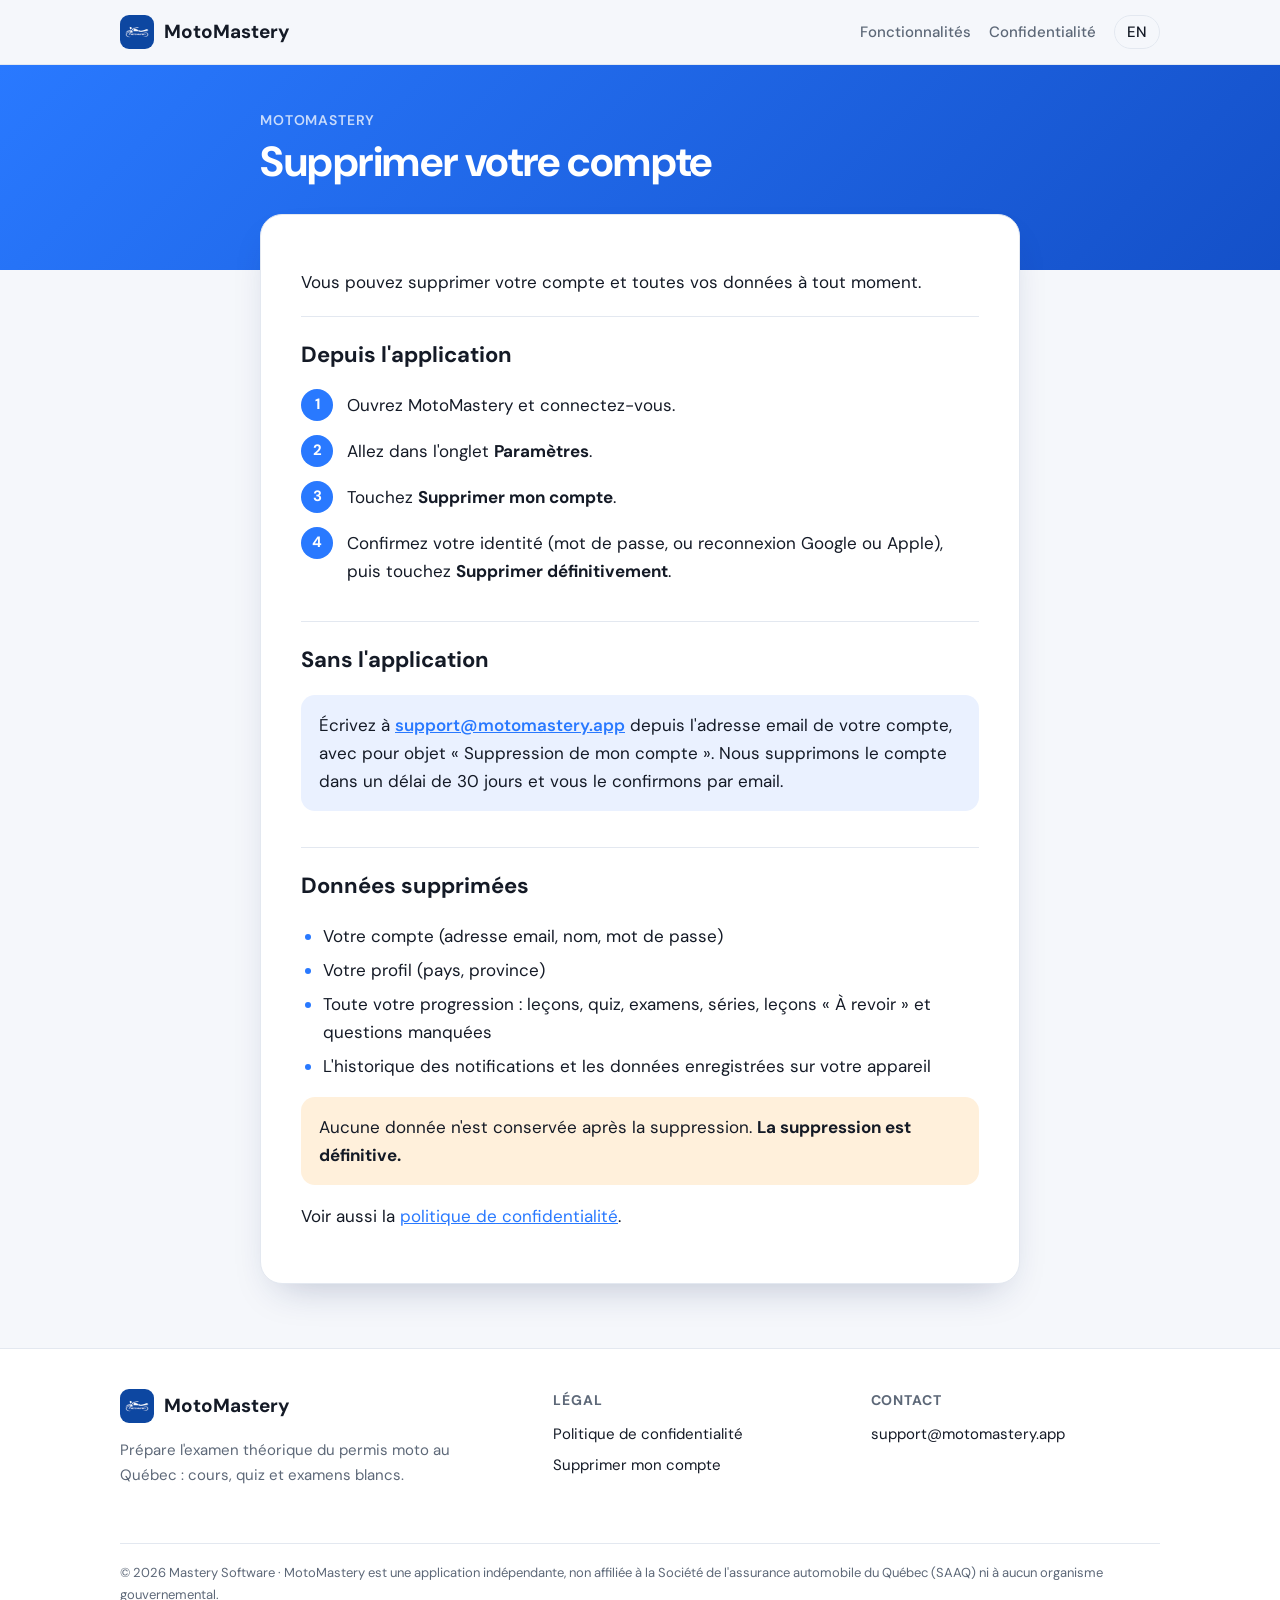
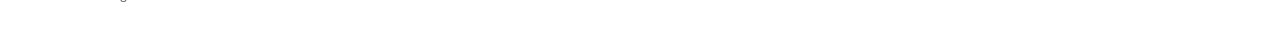
==== docs/delete-account/index.html @ cdba9b59 "Site : page d'accueil en anglais avec bouton FR / EN, page de suppression simplifiée Co-Authored-By:" ====
<!doctype html>
<html lang="fr">
<head>
<meta charset="utf-8">
<meta name="viewport" content="width=device-width, initial-scale=1">
<title>Supprimer votre compte – MotoMastery</title>
<meta name="description" content="Comment supprimer votre compte MotoMastery et toutes vos données.">
<meta name="theme-color" content="#2979ff">
<link rel="canonical" href="https://motomastery.app/delete-account/">
<link rel="icon" type="image/png" sizes="32x32" href="../site/favicon-32.png">
<link rel="apple-touch-icon" href="../site/apple-touch-icon.png">
<meta property="og:type" content="website">
<meta property="og:site_name" content="MotoMastery">
<meta property="og:title" content="Supprimer votre compte – MotoMastery">
<meta property="og:description" content="Comment supprimer votre compte MotoMastery et toutes vos données.">
<meta property="og:url" content="https://motomastery.app/delete-account/">
<meta property="og:image" content="https://motomastery.app/site/og.png">
<meta name="twitter:card" content="summary_large_image">
<link rel="preconnect" href="https://fonts.googleapis.com">
<link rel="preconnect" href="https://fonts.gstatic.com" crossorigin>
<link href="https://fonts.googleapis.com/css2?family=DM+Sans:opsz,wght@9..40,400;9..40,500;9..40,600;9..40,700&display=swap" rel="stylesheet">
<style>
:root {
  --bg:#f5f7fb; --surface:#ffffff; --text:#141a26; --soft:#5d6878; --line:#e3e8f0;
  --brand:#2979ff; --brand-ink:#1a5fe0; --brand-soft:#eaf1ff; --accent:#ff9100;
  --hero-1:#2979ff; --hero-2:#1450c8; --shadow:0 18px 40px -18px rgba(20,40,90,.28);
}
@media (prefers-color-scheme: dark) {
  :root {
    --bg:#0d1118; --surface:#151b26; --text:#e8edf5; --soft:#9aa6b8; --line:#253045;
    --brand:#5b9bff; --brand-ink:#8db8ff; --brand-soft:#18243a; --accent:#ffab40;
    --hero-1:#1f5fd6; --hero-2:#0e2f7a; --shadow:0 18px 40px -18px rgba(0,0,0,.6);
  }
}
* { box-sizing:border-box; }
html { scroll-behavior:smooth; }
body { margin:0; background:var(--bg); color:var(--text);
  font:17px/1.65 "DM Sans",system-ui,-apple-system,"Segoe UI",Roboto,sans-serif;
  overflow-wrap:anywhere; -webkit-font-smoothing:antialiased; }
img { max-width:100%; height:auto; display:block; }
a { color:var(--brand); }
.wrap { max-width:1080px; margin:0 auto; padding:0 20px; }

/* En-tête */
.nav { position:sticky; top:0; z-index:10; background:color-mix(in srgb, var(--bg) 85%, transparent);
  backdrop-filter:blur(12px); -webkit-backdrop-filter:blur(12px); border-bottom:1px solid var(--line); }
.nav .wrap { display:flex; align-items:center; justify-content:space-between; gap:16px; height:64px; }
.brand { display:flex; align-items:center; gap:10px; font-weight:700; font-size:19px; color:var(--text); text-decoration:none; }
.brand img { width:34px; height:34px; border-radius:9px; }
.links { display:flex; align-items:center; gap:18px; font-size:15px; }
.links a { color:var(--soft); text-decoration:none; font-weight:500; }
.links a:hover { color:var(--text); }
.links .lang { border:1px solid var(--line); border-radius:999px; padding:4px 12px; color:var(--text); }
.nav, .brand, .links a { overflow-wrap:normal; white-space:nowrap; }
@media (max-width:640px) { .links .hide-sm { display:none; } .links { gap:12px; } }

/* Accueil */
.hero { background:linear-gradient(135deg,var(--hero-1),var(--hero-2)); color:#fff; overflow:hidden; }
.hero .wrap { display:grid; grid-template-columns:1.15fr .85fr; gap:40px; align-items:center; padding-top:64px; padding-bottom:0; }
.hero h1 { font-size:clamp(36px,5.2vw,58px); line-height:1.08; letter-spacing:-.02em; margin:0 0 18px; }
.hero p.lead { font-size:19px; color:rgba(255,255,255,.88); margin:0 0 28px; max-width:30em; }
.hero .copy { padding-bottom:64px; }
.badge { display:inline-flex; align-items:center; gap:10px; background:#fff; color:#10306f;
  border-radius:14px; padding:12px 20px; font-weight:700; font-size:16px; }
.badge small { display:block; font-weight:500; font-size:12px; color:#5d6878; line-height:1.2; }
.badge svg { color:var(--accent); }
.hero .note { margin-top:14px; font-size:14px; color:rgba(255,255,255,.75); }
.phone { justify-self:center; width:min(300px,78vw); border-radius:34px 34px 0 0; padding:10px 10px 0;
  background:#0b1430; box-shadow:0 30px 60px -20px rgba(0,0,0,.55); }
.phone img { width:100%; border-radius:26px 26px 0 0; aspect-ratio:1/1.55; object-fit:cover; object-position:top; }
@media (max-width:820px) {
  .hero .wrap { grid-template-columns:1fr; padding-top:44px; gap:8px; }
  .hero .copy { padding-bottom:32px; }
}

.stats { display:grid; grid-template-columns:repeat(4,1fr); gap:12px; margin:-0px auto 0; padding:28px 20px; }
.stat { text-align:center; }
.stat b { display:block; font-size:28px; color:var(--brand); line-height:1.2; }
.stat span { color:var(--soft); font-size:15px; }
@media (max-width:640px) { .stats { grid-template-columns:repeat(2,1fr); row-gap:20px; } }

section.block { padding:56px 0; }
section.block h2 { font-size:clamp(26px,3.4vw,36px); line-height:1.2; letter-spacing:-.01em; margin:0 0 10px; text-align:center; }
section.block p.sub { text-align:center; color:var(--soft); margin:0 auto 36px; max-width:36em; }
.grid { display:grid; grid-template-columns:repeat(3,1fr); gap:18px; }
@media (max-width:900px) { .grid { grid-template-columns:repeat(2,1fr); } }
@media (max-width:600px) { .grid { grid-template-columns:1fr; } }
.feature { background:var(--surface); border:1px solid var(--line); border-radius:20px; padding:24px; }
.feature .ic { width:46px; height:46px; border-radius:13px; display:grid; place-items:center;
  background:var(--brand-soft); color:var(--brand); margin-bottom:14px; }
.feature h3 { margin:0 0 6px; font-size:19px; }
.feature p { margin:0; color:var(--soft); font-size:16px; }

.shots { display:flex; gap:20px; overflow-x:auto; scroll-snap-type:x mandatory; padding:8px 20px 20px;
  justify-content:center; }
.shots figure { margin:0; flex:0 0 220px; scroll-snap-align:center; text-align:center; }
.shots img { border-radius:22px; border:1px solid var(--line); box-shadow:var(--shadow); background:#fff; }
.shots figcaption { margin-top:12px; font-size:15px; color:var(--soft); font-weight:500; }
@media (max-width:1000px) { .shots { justify-content:flex-start; } }

.notice { background:var(--surface); border:1px solid var(--line); border-radius:20px; padding:22px 24px;
  color:var(--soft); font-size:15px; max-width:760px; margin:0 auto; }
.notice strong { color:var(--text); }

/* Pages légales */
.doc-head { background:linear-gradient(135deg,var(--hero-1),var(--hero-2)); color:#fff; }
.doc-head .wrap { max-width:800px; padding-top:44px; padding-bottom:84px; }
.doc-head .kicker { font-size:14px; font-weight:600; letter-spacing:.06em; text-transform:uppercase; color:rgba(255,255,255,.75); }
.doc-head h1 { font-size:clamp(28px,4vw,42px); line-height:1.15; margin:6px 0 0; letter-spacing:-.01em; }
.doc { max-width:800px; margin:-56px auto 0; padding:0 20px; }
.doc .paper { background:var(--surface); border:1px solid var(--line); border-radius:22px; padding:36px 40px; box-shadow:var(--shadow); }
@media (max-width:600px) { .doc .paper { padding:26px 20px; } }
.doc .paper > h1:first-child { display:none; }
.doc h2 { font-size:22px; margin:36px 0 10px; padding-top:20px; border-top:1px solid var(--line); }
.doc .paper > h2:first-of-type { margin-top:20px; }
.doc h3 { font-size:18px; margin:24px 0 6px; }
.doc p, .doc li { color:var(--text); }
.doc ul, .doc ol { padding-left:22px; }
.doc li { margin:6px 0; }
.doc li::marker { color:var(--brand); }
.doc em { color:var(--soft); }
.doc .paper > p:first-of-type em:only-child { display:inline-block; background:var(--brand-soft); color:var(--brand-ink);
  font-style:normal; font-size:14px; font-weight:600; border-radius:999px; padding:4px 12px; }
.steps { counter-reset:step; list-style:none; padding-left:0 !important; }
.steps li { counter-increment:step; position:relative; padding-left:46px; margin:14px 0; min-height:32px; }
.steps li::before { content:counter(step); position:absolute; left:0; top:-2px; width:32px; height:32px; border-radius:50%;
  background:var(--brand); color:#fff; font-weight:700; font-size:15px; display:grid; place-items:center; }
.callout { background:var(--brand-soft); border-radius:14px; padding:16px 18px; color:var(--text); }
.callout a { font-weight:600; }
.warn { background:color-mix(in srgb, var(--accent) 14%, var(--surface)); border-radius:14px; padding:16px 18px; }

/* Pied de page */
footer.site { margin-top:64px; border-top:1px solid var(--line); background:var(--surface); }
footer.site .wrap { display:grid; grid-template-columns:1.4fr 1fr 1fr; gap:28px; padding-top:40px; padding-bottom:28px; }
footer.site h4 { margin:0 0 10px; font-size:14px; text-transform:uppercase; letter-spacing:.06em; color:var(--soft); }
footer.site ul { list-style:none; padding:0; margin:0; }
footer.site li { margin:6px 0; font-size:15px; }
footer.site li a { color:var(--text); text-decoration:none; }
footer.site li a:hover { color:var(--brand); }
footer.site .about { color:var(--soft); font-size:15px; max-width:26em; }
footer.site .legal { grid-column:1/-1; border-top:1px solid var(--line); padding-top:18px; font-size:13px; color:var(--soft); }
@media (max-width:700px) { footer.site .wrap { grid-template-columns:1fr; } }
</style>
</head>
<body>
<header class="nav">
  <div class="wrap">
    <a class="brand" href="../"><img src="../site/icon-192.png" alt="" width="34" height="34">MotoMastery</a>
    <nav class="links">
      <a class="hide-sm" href="../#fonctionnalites">Fonctionnalités</a>
      <a href="../privacy/">Confidentialité</a>
      <a class="lang" href="en/" hreflang="en">EN</a>
    </nav>
  </div>
</header>

<div class="doc-head"><div class="wrap"><div class="kicker">MotoMastery</div><h1>Supprimer votre compte</h1></div></div>
<main class="doc"><article class="paper">

<p>Vous pouvez supprimer votre compte et toutes vos données à tout moment.</p>
<h2>Depuis l'application</h2>
<ol class="steps">
  <li>Ouvrez MotoMastery et connectez-vous.</li>
  <li>Allez dans l'onglet <strong>Paramètres</strong>.</li>
  <li>Touchez <strong>Supprimer mon compte</strong>.</li>
  <li>Confirmez votre identité (mot de passe, ou reconnexion Google ou Apple), puis touchez <strong>Supprimer définitivement</strong>.</li>
</ol>
<h2>Sans l'application</h2>
<p class="callout">Écrivez à <a href="mailto:support@motomastery.app?subject=Suppression%20de%20mon%20compte%20MotoMastery">support@motomastery.app</a> depuis l'adresse email de votre compte, avec pour objet « Suppression de mon compte ». Nous supprimons le compte dans un délai de 30 jours et vous le confirmons par email.</p>
<h2>Données supprimées</h2>
<ul>
  <li>Votre compte (adresse email, nom, mot de passe)</li>
  <li>Votre profil (pays, province)</li>
  <li>Toute votre progression : leçons, quiz, examens, séries, leçons « À revoir » et questions manquées</li>
  <li>L'historique des notifications et les données enregistrées sur votre appareil</li>
</ul>
<p class="warn">Aucune donnée n'est conservée après la suppression. <strong>La suppression est définitive.</strong></p>
<p>Voir aussi la <a href="../privacy/">politique de confidentialité</a>.</p>

</article></main>
<footer class="site">
  <div class="wrap">
    <div>
      <a class="brand" href="../"><img src="../site/icon-192.png" alt="" width="34" height="34">MotoMastery</a>
      <p class="about">Prépare l'examen théorique du permis moto au Québec : cours, quiz et examens blancs.</p>
    </div>
    <div>
      <h4>Légal</h4>
      <ul>
        <li><a href="../privacy/">Politique de confidentialité</a></li>
        <li><a href="../delete-account/">Supprimer mon compte</a></li>
      </ul>
    </div>
    <div>
      <h4>Contact</h4>
      <ul><li><a href="mailto:support@motomastery.app">support@motomastery.app</a></li></ul>
    </div>
    <p class="legal">© 2026 Mastery Software · MotoMastery est une application indépendante, non affiliée à la Société de l'assurance automobile du Québec (SAAQ) ni à aucun organisme gouvernemental.</p>
  </div>
</footer>
</body>
</html>
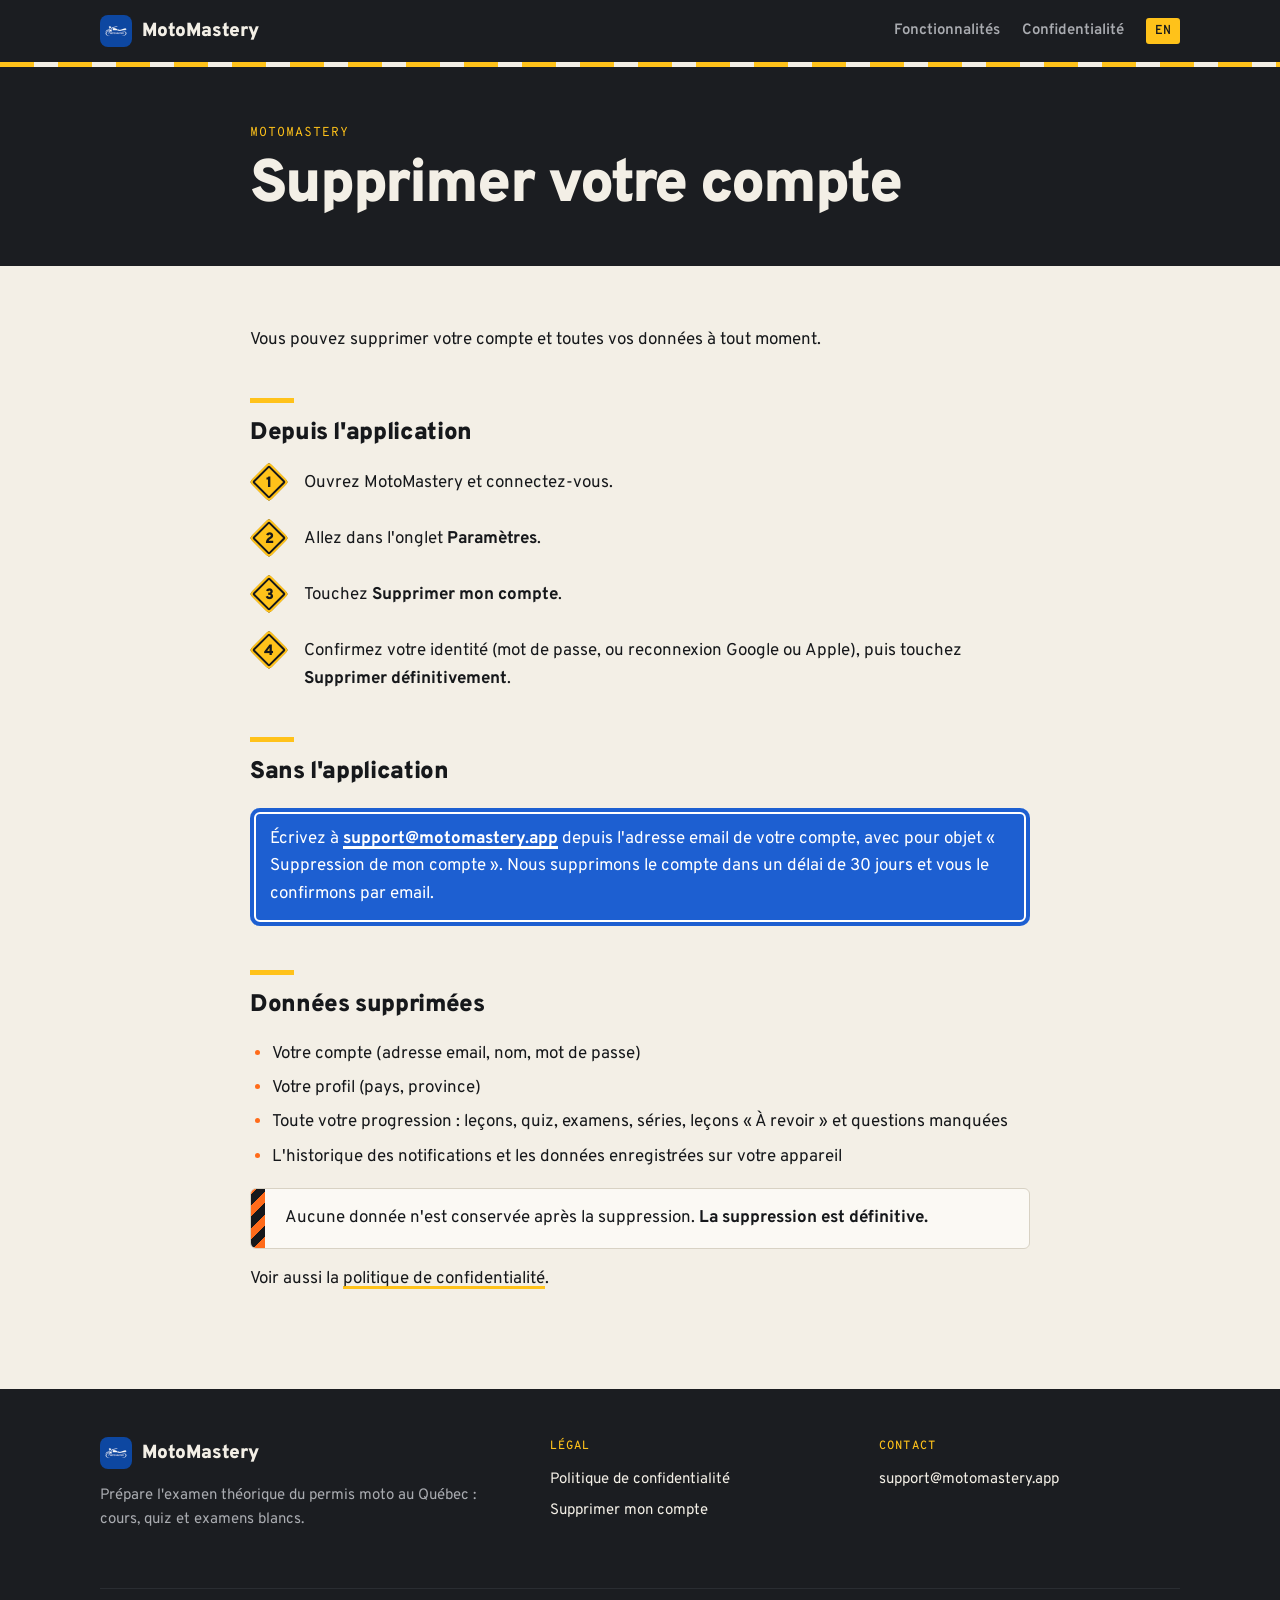
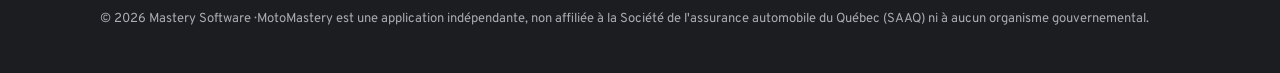
==== commit bbea548f: "Site : nouvelle identité visuelle « signalisation routière » Asphalte, ligne jaune, losanges de dang" ====
--- a/docs/delete-account/index.html
+++ b/docs/delete-account/index.html
@@ -5,7 +5,7 @@
 <meta name="viewport" content="width=device-width, initial-scale=1">
 <title>Supprimer votre compte – MotoMastery</title>
 <meta name="description" content="Comment supprimer votre compte MotoMastery et toutes vos données.">
-<meta name="theme-color" content="#2979ff">
+<meta name="theme-color" content="#1b1d21">
 <link rel="canonical" href="https://motomastery.app/delete-account/">
 <link rel="icon" type="image/png" sizes="32x32" href="../site/favicon-32.png">
 <link rel="apple-touch-icon" href="../site/apple-touch-icon.png">
@@ -18,129 +18,8 @@
 <meta name="twitter:card" content="summary_large_image">
 <link rel="preconnect" href="https://fonts.googleapis.com">
 <link rel="preconnect" href="https://fonts.gstatic.com" crossorigin>
-<link href="https://fonts.googleapis.com/css2?family=DM+Sans:opsz,wght@9..40,400;9..40,500;9..40,600;9..40,700&display=swap" rel="stylesheet">
-<style>
-:root {
-  --bg:#f5f7fb; --surface:#ffffff; --text:#141a26; --soft:#5d6878; --line:#e3e8f0;
-  --brand:#2979ff; --brand-ink:#1a5fe0; --brand-soft:#eaf1ff; --accent:#ff9100;
-  --hero-1:#2979ff; --hero-2:#1450c8; --shadow:0 18px 40px -18px rgba(20,40,90,.28);
-}
-@media (prefers-color-scheme: dark) {
-  :root {
-    --bg:#0d1118; --surface:#151b26; --text:#e8edf5; --soft:#9aa6b8; --line:#253045;
-    --brand:#5b9bff; --brand-ink:#8db8ff; --brand-soft:#18243a; --accent:#ffab40;
-    --hero-1:#1f5fd6; --hero-2:#0e2f7a; --shadow:0 18px 40px -18px rgba(0,0,0,.6);
-  }
-}
-* { box-sizing:border-box; }
-html { scroll-behavior:smooth; }
-body { margin:0; background:var(--bg); color:var(--text);
-  font:17px/1.65 "DM Sans",system-ui,-apple-system,"Segoe UI",Roboto,sans-serif;
-  overflow-wrap:anywhere; -webkit-font-smoothing:antialiased; }
-img { max-width:100%; height:auto; display:block; }
-a { color:var(--brand); }
-.wrap { max-width:1080px; margin:0 auto; padding:0 20px; }
-
-/* En-tête */
-.nav { position:sticky; top:0; z-index:10; background:color-mix(in srgb, var(--bg) 85%, transparent);
-  backdrop-filter:blur(12px); -webkit-backdrop-filter:blur(12px); border-bottom:1px solid var(--line); }
-.nav .wrap { display:flex; align-items:center; justify-content:space-between; gap:16px; height:64px; }
-.brand { display:flex; align-items:center; gap:10px; font-weight:700; font-size:19px; color:var(--text); text-decoration:none; }
-.brand img { width:34px; height:34px; border-radius:9px; }
-.links { display:flex; align-items:center; gap:18px; font-size:15px; }
-.links a { color:var(--soft); text-decoration:none; font-weight:500; }
-.links a:hover { color:var(--text); }
-.links .lang { border:1px solid var(--line); border-radius:999px; padding:4px 12px; color:var(--text); }
-.nav, .brand, .links a { overflow-wrap:normal; white-space:nowrap; }
-@media (max-width:640px) { .links .hide-sm { display:none; } .links { gap:12px; } }
-
-/* Accueil */
-.hero { background:linear-gradient(135deg,var(--hero-1),var(--hero-2)); color:#fff; overflow:hidden; }
-.hero .wrap { display:grid; grid-template-columns:1.15fr .85fr; gap:40px; align-items:center; padding-top:64px; padding-bottom:0; }
-.hero h1 { font-size:clamp(36px,5.2vw,58px); line-height:1.08; letter-spacing:-.02em; margin:0 0 18px; }
-.hero p.lead { font-size:19px; color:rgba(255,255,255,.88); margin:0 0 28px; max-width:30em; }
-.hero .copy { padding-bottom:64px; }
-.badge { display:inline-flex; align-items:center; gap:10px; background:#fff; color:#10306f;
-  border-radius:14px; padding:12px 20px; font-weight:700; font-size:16px; }
-.badge small { display:block; font-weight:500; font-size:12px; color:#5d6878; line-height:1.2; }
-.badge svg { color:var(--accent); }
-.hero .note { margin-top:14px; font-size:14px; color:rgba(255,255,255,.75); }
-.phone { justify-self:center; width:min(300px,78vw); border-radius:34px 34px 0 0; padding:10px 10px 0;
-  background:#0b1430; box-shadow:0 30px 60px -20px rgba(0,0,0,.55); }
-.phone img { width:100%; border-radius:26px 26px 0 0; aspect-ratio:1/1.55; object-fit:cover; object-position:top; }
-@media (max-width:820px) {
-  .hero .wrap { grid-template-columns:1fr; padding-top:44px; gap:8px; }
-  .hero .copy { padding-bottom:32px; }
-}
-
-.stats { display:grid; grid-template-columns:repeat(4,1fr); gap:12px; margin:-0px auto 0; padding:28px 20px; }
-.stat { text-align:center; }
-.stat b { display:block; font-size:28px; color:var(--brand); line-height:1.2; }
-.stat span { color:var(--soft); font-size:15px; }
-@media (max-width:640px) { .stats { grid-template-columns:repeat(2,1fr); row-gap:20px; } }
-
-section.block { padding:56px 0; }
-section.block h2 { font-size:clamp(26px,3.4vw,36px); line-height:1.2; letter-spacing:-.01em; margin:0 0 10px; text-align:center; }
-section.block p.sub { text-align:center; color:var(--soft); margin:0 auto 36px; max-width:36em; }
-.grid { display:grid; grid-template-columns:repeat(3,1fr); gap:18px; }
-@media (max-width:900px) { .grid { grid-template-columns:repeat(2,1fr); } }
-@media (max-width:600px) { .grid { grid-template-columns:1fr; } }
-.feature { background:var(--surface); border:1px solid var(--line); border-radius:20px; padding:24px; }
-.feature .ic { width:46px; height:46px; border-radius:13px; display:grid; place-items:center;
-  background:var(--brand-soft); color:var(--brand); margin-bottom:14px; }
-.feature h3 { margin:0 0 6px; font-size:19px; }
-.feature p { margin:0; color:var(--soft); font-size:16px; }
-
-.shots { display:flex; gap:20px; overflow-x:auto; scroll-snap-type:x mandatory; padding:8px 20px 20px;
-  justify-content:center; }
-.shots figure { margin:0; flex:0 0 220px; scroll-snap-align:center; text-align:center; }
-.shots img { border-radius:22px; border:1px solid var(--line); box-shadow:var(--shadow); background:#fff; }
-.shots figcaption { margin-top:12px; font-size:15px; color:var(--soft); font-weight:500; }
-@media (max-width:1000px) { .shots { justify-content:flex-start; } }
-
-.notice { background:var(--surface); border:1px solid var(--line); border-radius:20px; padding:22px 24px;
-  color:var(--soft); font-size:15px; max-width:760px; margin:0 auto; }
-.notice strong { color:var(--text); }
-
-/* Pages légales */
-.doc-head { background:linear-gradient(135deg,var(--hero-1),var(--hero-2)); color:#fff; }
-.doc-head .wrap { max-width:800px; padding-top:44px; padding-bottom:84px; }
-.doc-head .kicker { font-size:14px; font-weight:600; letter-spacing:.06em; text-transform:uppercase; color:rgba(255,255,255,.75); }
-.doc-head h1 { font-size:clamp(28px,4vw,42px); line-height:1.15; margin:6px 0 0; letter-spacing:-.01em; }
-.doc { max-width:800px; margin:-56px auto 0; padding:0 20px; }
-.doc .paper { background:var(--surface); border:1px solid var(--line); border-radius:22px; padding:36px 40px; box-shadow:var(--shadow); }
-@media (max-width:600px) { .doc .paper { padding:26px 20px; } }
-.doc .paper > h1:first-child { display:none; }
-.doc h2 { font-size:22px; margin:36px 0 10px; padding-top:20px; border-top:1px solid var(--line); }
-.doc .paper > h2:first-of-type { margin-top:20px; }
-.doc h3 { font-size:18px; margin:24px 0 6px; }
-.doc p, .doc li { color:var(--text); }
-.doc ul, .doc ol { padding-left:22px; }
-.doc li { margin:6px 0; }
-.doc li::marker { color:var(--brand); }
-.doc em { color:var(--soft); }
-.doc .paper > p:first-of-type em:only-child { display:inline-block; background:var(--brand-soft); color:var(--brand-ink);
-  font-style:normal; font-size:14px; font-weight:600; border-radius:999px; padding:4px 12px; }
-.steps { counter-reset:step; list-style:none; padding-left:0 !important; }
-.steps li { counter-increment:step; position:relative; padding-left:46px; margin:14px 0; min-height:32px; }
-.steps li::before { content:counter(step); position:absolute; left:0; top:-2px; width:32px; height:32px; border-radius:50%;
-  background:var(--brand); color:#fff; font-weight:700; font-size:15px; display:grid; place-items:center; }
-.callout { background:var(--brand-soft); border-radius:14px; padding:16px 18px; color:var(--text); }
-.callout a { font-weight:600; }
-.warn { background:color-mix(in srgb, var(--accent) 14%, var(--surface)); border-radius:14px; padding:16px 18px; }
-
-/* Pied de page */
-footer.site { margin-top:64px; border-top:1px solid var(--line); background:var(--surface); }
-footer.site .wrap { display:grid; grid-template-columns:1.4fr 1fr 1fr; gap:28px; padding-top:40px; padding-bottom:28px; }
-footer.site h4 { margin:0 0 10px; font-size:14px; text-transform:uppercase; letter-spacing:.06em; color:var(--soft); }
-footer.site ul { list-style:none; padding:0; margin:0; }
-footer.site li { margin:6px 0; font-size:15px; }
-footer.site li a { color:var(--text); text-decoration:none; }
-footer.site li a:hover { color:var(--brand); }
-footer.site .about { color:var(--soft); font-size:15px; max-width:26em; }
-footer.site .legal { grid-column:1/-1; border-top:1px solid var(--line); padding-top:18px; font-size:13px; color:var(--soft); }
-@media (max-width:700px) { footer.site .wrap { grid-template-columns:1fr; } }
-</style>
+<link href="https://fonts.googleapis.com/css2?family=Overpass:wght@400;600;700;800;900&family=Overpass+Mono:wght@500&display=swap" rel="stylesheet">
+<link rel="stylesheet" href="../site/style.css">
 </head>
 <body>
 <header class="nav">
@@ -153,6 +32,7 @@
     </nav>
   </div>
 </header>
+<div class="lane" aria-hidden="true"></div>
 
 <div class="doc-head"><div class="wrap"><div class="kicker">MotoMastery</div><h1>Supprimer votre compte</h1></div></div>
 <main class="doc"><article class="paper">
--- a/docs/site/style.css
+++ b/docs/site/style.css
@@ -0,0 +1,206 @@
+/* MotoMastery – identité « signalisation routière » : asphalte, ligne jaune, losanges de danger */
+:root {
+  --paper:#f3efe6; --card:#fbf9f4; --ink:#16181b; --muted:#5f6167; --rule:#d8d2c4;
+  --asphalt:#1b1d21; --asphalt-2:#2a2d32; --on-asphalt:#f3efe6; --on-asphalt-soft:#a9abb0;
+  --yellow:#ffc21a; --orange:#ff6b1a; --info:#1d5fd1; --ok:#1f8a4c; --bad:#c8341f;
+  --mono:"Overpass Mono",ui-monospace,Consolas,monospace;
+}
+@media (prefers-color-scheme: dark) {
+  :root {
+    --paper:#121316; --card:#1a1c20; --ink:#ece8df; --muted:#9c9ea4; --rule:#2c2f35;
+    --asphalt:#0a0b0d; --asphalt-2:#1d1f23; --info:#2f6fe0; --ok:#3fb36f; --bad:#ec5a43;
+  }
+}
+* { box-sizing:border-box; }
+html { scroll-behavior:smooth; }
+body { margin:0; background:var(--paper); color:var(--ink);
+  font:17px/1.6 "Overpass",system-ui,-apple-system,"Segoe UI",Roboto,sans-serif;
+  overflow-wrap:anywhere; -webkit-font-smoothing:antialiased; }
+img { max-width:100%; height:auto; display:block; }
+a { color:inherit; text-decoration-color:var(--yellow); text-decoration-thickness:3px; text-underline-offset:3px; }
+a:hover { text-decoration-color:var(--orange); }
+.wrap { max-width:1120px; margin:0 auto; padding:0 20px; }
+.mono { font-family:var(--mono); font-size:13px; letter-spacing:.08em; text-transform:uppercase; }
+
+/* Ligne de voie jaune pointillée */
+.lane { height:5px; background:repeating-linear-gradient(90deg,var(--yellow) 0 34px,transparent 34px 58px); }
+
+/* En-tête */
+.nav { background:var(--asphalt); color:var(--on-asphalt); }
+.nav .wrap { display:flex; align-items:center; justify-content:space-between; gap:16px; height:62px; }
+.brand { display:flex; align-items:center; gap:10px; font-weight:900; font-size:19px; letter-spacing:-.01em;
+  color:inherit; text-decoration:none; }
+.brand img { width:32px; height:32px; border-radius:8px; }
+.links { display:flex; align-items:center; gap:22px; font-size:15px; font-weight:600; }
+.links a { color:var(--on-asphalt-soft); text-decoration:none; }
+.links a:hover { color:var(--on-asphalt); }
+.links .lang { font-family:var(--mono); font-size:13px; color:var(--ink); background:var(--yellow);
+  padding:3px 9px 2px; border-radius:3px; }
+.links .lang:hover { color:var(--ink); background:#ffd451; }
+.nav, .brand, .links a { overflow-wrap:normal; white-space:nowrap; }
+@media (max-width:640px) { .links .hide-sm { display:none; } .links { gap:14px; } }
+
+/* Accueil : bandeau d'asphalte */
+.hero { background:var(--asphalt); color:var(--on-asphalt); overflow:hidden; }
+.hero .wrap { display:grid; grid-template-columns:1.2fr .8fr; gap:32px; align-items:end; padding-top:72px; }
+.hero .copy { padding-bottom:72px; }
+.hero .mono { color:var(--yellow); margin:0 0 22px; }
+.hero h1 { font-weight:900; font-size:clamp(44px,7.4vw,92px); line-height:.95; letter-spacing:-.035em; margin:0 0 26px; }
+.hero h1 .mark { color:var(--yellow); }
+.hero .lead { font-size:19px; color:var(--on-asphalt-soft); margin:0 0 32px; max-width:28em; }
+.store { display:inline-flex; align-items:center; gap:14px; }
+.store .soon { display:inline-flex; align-items:center; gap:10px; border:2px solid var(--on-asphalt); border-radius:6px;
+  padding:10px 18px 9px; font-weight:800; font-size:17px; }
+.store .soon small { display:block; font-family:var(--mono); font-weight:500; font-size:11px; letter-spacing:.08em;
+  text-transform:uppercase; color:var(--on-asphalt-soft); line-height:1.3; }
+.hero .note { margin:18px 0 0; font-size:14px; color:var(--on-asphalt-soft); }
+
+/* Téléphone posé sur un losange de danger */
+.scene { position:relative; justify-self:center; width:min(330px,82vw); }
+.scene .sign { position:absolute; left:50%; top:4%; width:118%; aspect-ratio:1; translate:-50% 0; rotate:45deg;
+  background:var(--yellow); border-radius:18px; box-shadow:inset 0 0 0 10px var(--yellow), inset 0 0 0 16px var(--ink); }
+.scene .phone { position:relative; width:78%; margin:0 auto; border-radius:30px 30px 0 0; padding:9px 9px 0;
+  background:#050506; box-shadow:0 -10px 50px -10px rgba(0,0,0,.6); }
+.scene .phone img { border-radius:22px 22px 0 0; aspect-ratio:1/1.62; object-fit:cover; object-position:top; }
+@media (max-width:820px) {
+  .hero .wrap { grid-template-columns:1fr; padding-top:48px; gap:0; }
+  .hero .copy { padding-bottom:48px; }
+  .scene { margin-top:30px; }
+}
+
+/* Bornes : chiffres clés */
+.markers { display:grid; grid-template-columns:repeat(4,1fr); border-bottom:1px solid var(--rule); }
+.markers div { padding:26px 20px 24px; border-left:1px solid var(--rule); }
+.markers div:first-child { border-left:0; padding-left:0; }
+.markers b { display:block; font-weight:900; font-size:44px; line-height:1; letter-spacing:-.03em; }
+.markers span { display:block; margin-top:8px; color:var(--muted); }
+@media (max-width:700px) {
+  .markers { grid-template-columns:repeat(2,1fr); }
+  .markers div { padding:20px 0 18px 16px; }
+  .markers div:nth-child(odd) { border-left:0; padding-left:0; }
+  .markers div:nth-child(n+3) { border-top:1px solid var(--rule); }
+}
+
+/* Titres de section */
+.head { padding:84px 0 36px; max-width:720px; }
+.head .mono { color:var(--muted); margin:0 0 12px; }
+.head h2 { font-weight:900; font-size:clamp(32px,4.6vw,54px); line-height:1; letter-spacing:-.03em; margin:0 0 16px; }
+.head p { margin:0; font-size:19px; color:var(--muted); }
+
+/* Itinéraire : la route verticale */
+.route { position:relative; padding-left:86px; }
+.route::before { content:""; position:absolute; left:18px; top:0; bottom:0; width:40px; background:var(--asphalt); }
+.route::after { content:""; position:absolute; left:36px; top:0; bottom:0; width:4px;
+  background:repeating-linear-gradient(180deg,var(--yellow) 0 30px,transparent 30px 52px); }
+.stop { position:relative; display:grid; grid-template-columns:1fr 210px; gap:56px; align-items:start; padding:8px 0 64px; }
+.stop .pin { position:absolute; left:-86px; top:0; width:76px; height:76px; display:grid; place-items:center; z-index:1; }
+.stop .pin::before { content:""; position:absolute; inset:11px; rotate:45deg; border-radius:7px; background:var(--yellow);
+  box-shadow:inset 0 0 0 4px var(--yellow), inset 0 0 0 7px var(--ink); }
+.stop .pin b { position:relative; font-weight:900; font-size:22px; color:var(--ink); padding-top:3px; }
+.stop .mono { color:var(--muted); margin:6px 0 8px; }
+.stop h3 { font-weight:900; font-size:clamp(28px,3.4vw,40px); line-height:1.05; letter-spacing:-.025em; margin:0 0 14px; }
+.stop > div > p { margin:0 0 22px; font-size:18px; max-width:32em; }
+.stop ul { list-style:none; margin:0; padding:0; border-top:1px solid var(--rule); max-width:34em; }
+.stop li { padding:14px 0; border-bottom:1px solid var(--rule); }
+.stop li strong { display:block; font-weight:800; }
+.stop li span { color:var(--muted); }
+.stop figure { margin:0; }
+.stop figure img { border-radius:20px; border:6px solid var(--asphalt); background:var(--asphalt); }
+.stop figcaption { margin-top:10px; color:var(--muted); }
+.finish { position:relative; display:flex; align-items:center; gap:16px; padding:0 0 8px; }
+.finish .flag { position:absolute; left:-86px; width:76px; height:40px; display:grid; place-items:center; }
+.finish .flag i { display:block; width:52px; height:28px; border:2px solid var(--ink);
+  background:repeating-conic-gradient(var(--ink) 0 25%, var(--card) 0 50%) 0 0/13px 13px; position:relative; z-index:1; }
+.finish strong { font-weight:900; font-size:22px; letter-spacing:-.01em; }
+@media (max-width:820px) {
+  .route { padding-left:62px; }
+  .route::before { left:10px; width:30px; }
+  .route::after { left:23px; width:4px; }
+  .stop { grid-template-columns:1fr; gap:26px; padding-bottom:56px; }
+  .stop .pin { left:-66px; width:60px; height:60px; }
+  .stop .pin::before { inset:9px; }
+  .stop .pin b { font-size:18px; }
+  .stop figure { width:min(230px,100%); }
+  .finish .flag { left:-66px; width:60px; }
+  .finish .flag i { width:40px; height:24px; }
+}
+
+/* Question d'essai */
+.try { background:var(--asphalt); color:var(--on-asphalt); margin-top:84px; }
+.try .wrap { display:grid; grid-template-columns:.8fr 1.2fr; gap:56px; padding-top:76px; padding-bottom:80px; align-items:start; }
+.try .head { padding:0; }
+.try .head .mono { color:var(--yellow); }
+.try .head p { color:var(--on-asphalt-soft); }
+.sheet { background:var(--card); color:var(--ink); border-radius:6px; padding:26px 26px 22px;
+  box-shadow:12px 12px 0 var(--yellow); }
+.sheet .top { display:flex; justify-content:space-between; gap:12px; flex-wrap:wrap; color:var(--muted);
+  border-bottom:2px solid var(--ink); padding-bottom:12px; margin-bottom:18px; }
+.sheet .q { font-weight:800; font-size:21px; line-height:1.3; margin:0 0 18px; }
+.sheet .opts { display:grid; gap:10px; }
+.sheet button { display:flex; gap:14px; align-items:center; width:100%; text-align:left; font:inherit; color:inherit;
+  background:transparent; border:2px solid var(--rule); border-radius:6px; padding:12px 14px; cursor:pointer; }
+.sheet button:hover:not(:disabled) { border-color:var(--ink); }
+.sheet button:focus-visible { outline:3px solid var(--orange); outline-offset:2px; }
+.sheet button .k { flex:0 0 30px; height:30px; display:grid; place-items:center; border-radius:4px;
+  background:var(--ink); color:var(--card); font-family:var(--mono); font-size:14px; }
+.sheet button:disabled { cursor:default; }
+.sheet button.good { border-color:var(--ok); background:color-mix(in srgb,var(--ok) 12%,transparent); }
+.sheet button.good .k { background:var(--ok); }
+.sheet button.wrong { border-color:var(--bad); background:color-mix(in srgb,var(--bad) 10%,transparent); }
+.sheet button.wrong .k { background:var(--bad); }
+.sheet .why { margin:16px 0 0; padding:14px 16px; border-left:5px solid var(--yellow); background:var(--paper); }
+.sheet .why[hidden] { display:none; }
+.sheet .why strong { display:block; }
+@media (max-width:860px) { .try .wrap { grid-template-columns:1fr; gap:34px; padding-top:56px; padding-bottom:64px; } }
+
+/* Panneau d'information (bleu, comme les panneaux de services) */
+.info-sign { display:grid; grid-template-columns:auto 1fr; gap:22px; align-items:center; margin:84px auto 0; max-width:860px;
+  background:var(--info); color:#fff; border-radius:12px; padding:26px 28px;
+  box-shadow:inset 0 0 0 5px var(--info), inset 0 0 0 8px #fff; }
+.info-sign .i { width:56px; height:56px; border-radius:50%; border:3px solid #fff; display:grid; place-items:center; }
+.info-sign strong { display:block; font-weight:900; font-size:21px; margin-bottom:4px; }
+.info-sign p { margin:0; color:rgba(255,255,255,.9); }
+.info-sign a { text-decoration-color:#fff; }
+@media (max-width:600px) { .info-sign { grid-template-columns:1fr; gap:14px; padding:24px 22px; } }
+
+/* Pages légales */
+.doc-head { background:var(--asphalt); color:var(--on-asphalt); }
+.doc-head .wrap { max-width:820px; padding-top:56px; padding-bottom:50px; }
+.doc-head .kicker { font-family:var(--mono); font-size:13px; letter-spacing:.08em; text-transform:uppercase; color:var(--yellow); }
+.doc-head h1 { font-weight:900; font-size:clamp(34px,5.4vw,60px); line-height:1; letter-spacing:-.03em; margin:12px 0 0; }
+.doc { max-width:820px; margin:0 auto; padding:44px 20px 0; }
+.doc .paper > h1:first-child { display:none; }
+.doc h2 { font-weight:900; font-size:24px; letter-spacing:-.015em; margin:44px 0 10px; padding-top:16px; position:relative; }
+.doc h2::before { content:""; position:absolute; top:0; left:0; width:44px; height:5px; background:var(--yellow); }
+.doc h3 { font-size:18px; margin:24px 0 6px; }
+.doc ul, .doc ol { padding-left:22px; }
+.doc li { margin:7px 0; }
+.doc li::marker { color:var(--orange); }
+.doc em { color:var(--muted); }
+.doc .paper > p:first-of-type em:only-child { font-family:var(--mono); font-style:normal; font-size:13px; letter-spacing:.06em;
+  text-transform:uppercase; color:var(--muted); }
+.steps { counter-reset:step; list-style:none; padding-left:0 !important; }
+.steps li { counter-increment:step; position:relative; padding-left:54px; margin:18px 0; min-height:38px; }
+.steps li::before { content:""; position:absolute; left:5px; top:-2px; width:28px; height:28px; rotate:45deg; border-radius:4px;
+  background:var(--yellow); box-shadow:inset 0 0 0 2px var(--yellow), inset 0 0 0 4px var(--ink); }
+.steps li::after { content:counter(step); position:absolute; left:0; top:-2px; width:38px; height:28px; display:grid; place-items:center;
+  font-weight:900; font-size:15px; color:#16181b; padding-top:2px; }
+.callout { background:var(--info); color:#fff; border-radius:10px; padding:18px 20px;
+  box-shadow:inset 0 0 0 4px var(--info), inset 0 0 0 6px #fff; }
+.callout a { font-weight:700; text-decoration-color:#fff; }
+.warn { position:relative; background:var(--card); border:1px solid var(--rule); border-radius:6px; padding:16px 18px 16px 34px; overflow:hidden; }
+.warn::before { content:""; position:absolute; left:0; top:0; bottom:0; width:14px;
+  background:repeating-linear-gradient(-45deg,var(--orange) 0 8px,var(--ink) 8px 16px); }
+
+/* Pied de page */
+footer.site { margin-top:96px; background:var(--asphalt); color:var(--on-asphalt); }
+footer.site .wrap { display:grid; grid-template-columns:1.4fr 1fr 1fr; gap:28px; padding-top:48px; padding-bottom:30px; }
+footer.site h4 { margin:0 0 12px; font-family:var(--mono); font-weight:500; font-size:12px; text-transform:uppercase;
+  letter-spacing:.1em; color:var(--yellow); }
+footer.site ul { list-style:none; padding:0; margin:0; }
+footer.site li { margin:7px 0; font-size:15px; }
+footer.site li a { text-decoration:none; }
+footer.site li a:hover { text-decoration:underline; text-decoration-color:var(--yellow); }
+footer.site .about { color:var(--on-asphalt-soft); font-size:15px; max-width:26em; }
+footer.site .legal { grid-column:1/-1; border-top:1px solid var(--asphalt-2); padding-top:20px; font-size:13px; color:var(--on-asphalt-soft); }
+@media (max-width:700px) { footer.site .wrap { grid-template-columns:1fr; } }
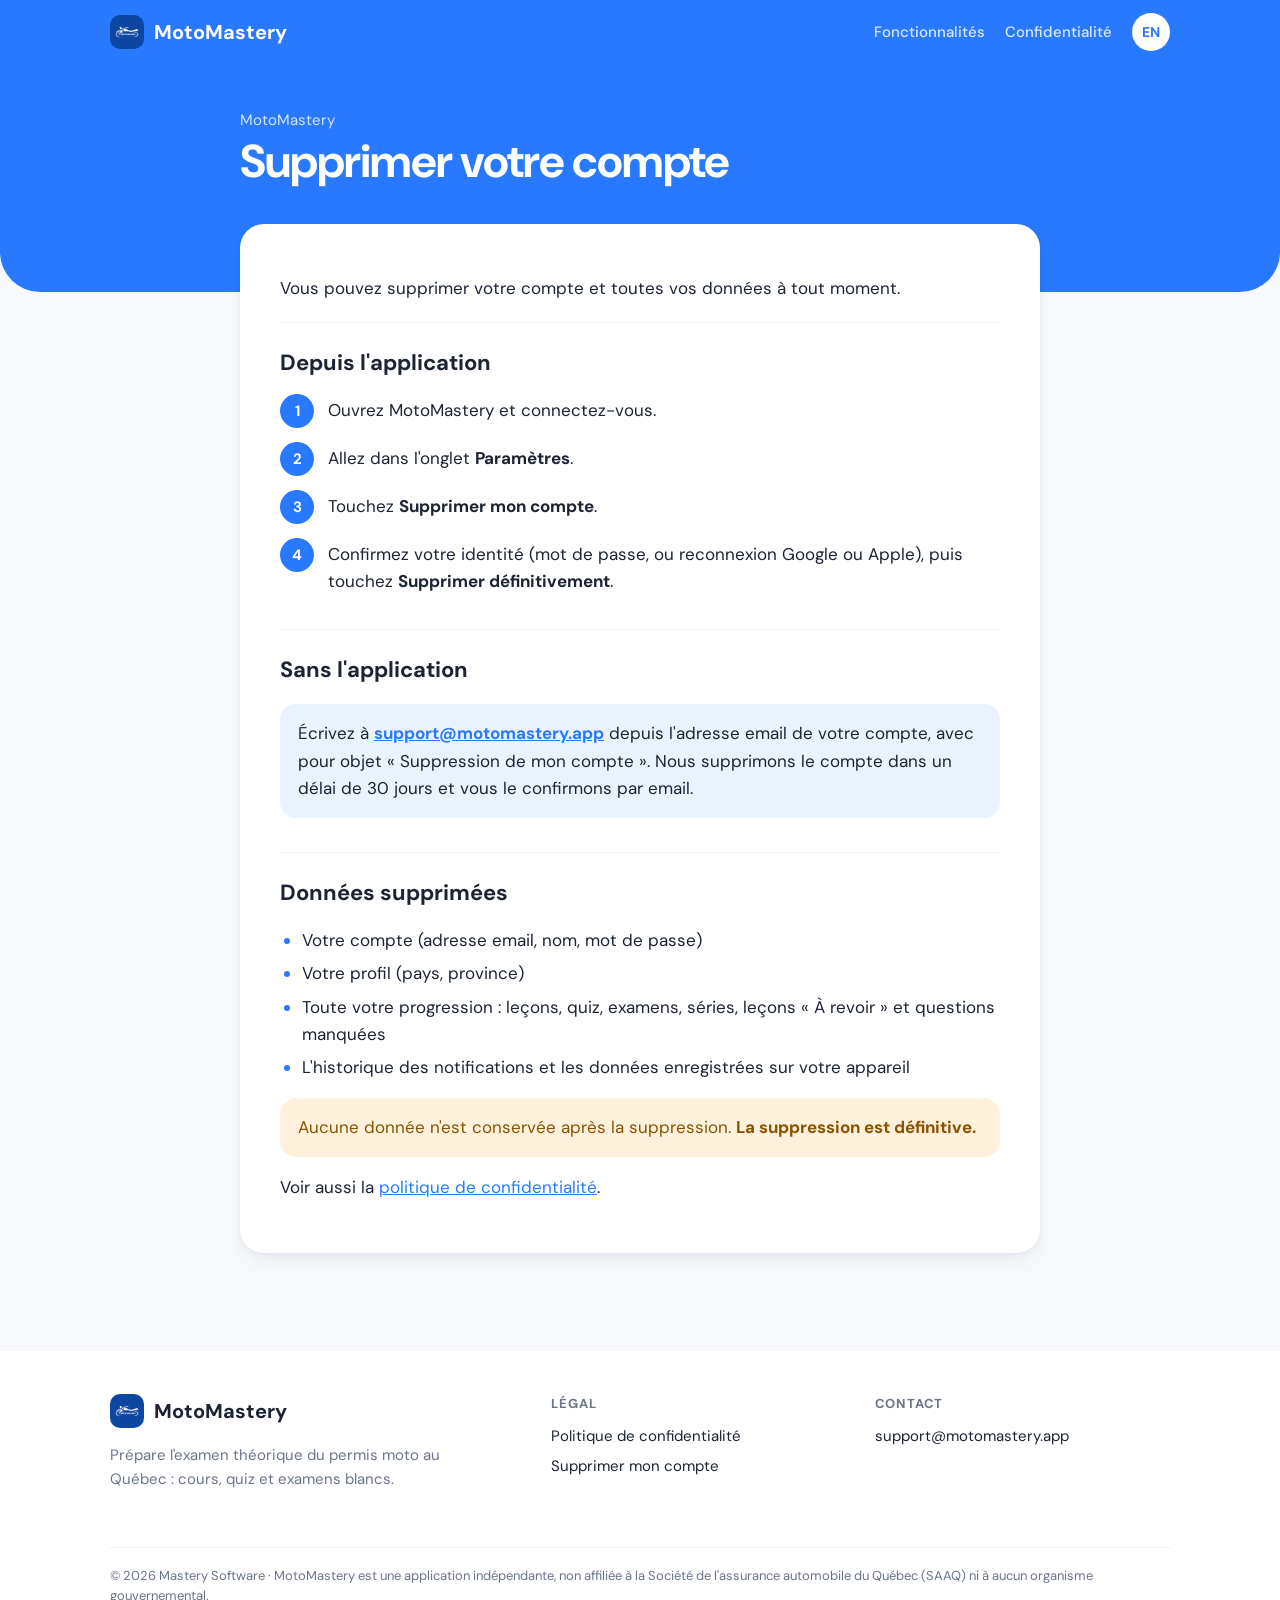
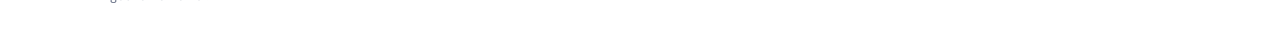
==== commit 9172b52d: "Site : design fidèle à l'application Bleu de l'appli, DM Sans, cartes blanches arrondies, boutons pi" ====
--- a/docs/delete-account/index.html
+++ b/docs/delete-account/index.html
@@ -5,7 +5,7 @@
 <meta name="viewport" content="width=device-width, initial-scale=1">
 <title>Supprimer votre compte – MotoMastery</title>
 <meta name="description" content="Comment supprimer votre compte MotoMastery et toutes vos données.">
-<meta name="theme-color" content="#1b1d21">
+<meta name="theme-color" content="#2979ff">
 <link rel="canonical" href="https://motomastery.app/delete-account/">
 <link rel="icon" type="image/png" sizes="32x32" href="../site/favicon-32.png">
 <link rel="apple-touch-icon" href="../site/apple-touch-icon.png">
@@ -18,7 +18,7 @@
 <meta name="twitter:card" content="summary_large_image">
 <link rel="preconnect" href="https://fonts.googleapis.com">
 <link rel="preconnect" href="https://fonts.gstatic.com" crossorigin>
-<link href="https://fonts.googleapis.com/css2?family=Overpass:wght@400;600;700;800;900&family=Overpass+Mono:wght@500&display=swap" rel="stylesheet">
+<link href="https://fonts.googleapis.com/css2?family=DM+Sans:opsz,wght@9..40,400;9..40,500;9..40,700&display=swap" rel="stylesheet">
 <link rel="stylesheet" href="../site/style.css">
 </head>
 <body>
@@ -32,7 +32,6 @@
     </nav>
   </div>
 </header>
-<div class="lane" aria-hidden="true"></div>
 
 <div class="doc-head"><div class="wrap"><div class="kicker">MotoMastery</div><h1>Supprimer votre compte</h1></div></div>
 <main class="doc"><article class="paper">
--- a/docs/site/style.css
+++ b/docs/site/style.css
@@ -1,206 +1,208 @@
-/* MotoMastery – identité « signalisation routière » : asphalte, ligne jaune, losanges de danger */
+/* MotoMastery – même langage visuel que l'application : bleu, cartes blanches arrondies, pilules */
 :root {
-  --paper:#f3efe6; --card:#fbf9f4; --ink:#16181b; --muted:#5f6167; --rule:#d8d2c4;
-  --asphalt:#1b1d21; --asphalt-2:#2a2d32; --on-asphalt:#f3efe6; --on-asphalt-soft:#a9abb0;
-  --yellow:#ffc21a; --orange:#ff6b1a; --info:#1d5fd1; --ok:#1f8a4c; --bad:#c8341f;
-  --mono:"Overpass Mono",ui-monospace,Consolas,monospace;
+  --bg:#f7f9fc; --surface:#ffffff; --surface-2:#f4f6fa; --text:#1c2433; --muted:#6b7489;
+  --outline:#d5dbe6; --divider:#eef1f6; --track:#e6eaf2;
+  --primary:#2979ff; --on-primary:#ffffff; --primary-container:#eaf2ff; --on-primary-container:#1f5bbf;
+  --success:#1f9d55; --success-container:#e8f6ee; --on-success-container:#146b3a;
+  --error:#d64545; --error-container:#fdecec; --on-error-container:#9b2c2c;
+  --warning-container:#fff1dc; --on-warning-container:#8a5200;
+  --highlight:#ff9100; --bookmark:#6d3fd6; --bookmark-container:#f0ebfb; --tip:#9a5b00;
+  --shadow:0 8px 24px -6px rgba(28,36,51,.10), 0 2px 6px rgba(28,36,51,.04);
+  --shadow-lg:0 24px 48px -16px rgba(20,50,120,.35);
 }
 @media (prefers-color-scheme: dark) {
   :root {
-    --paper:#121316; --card:#1a1c20; --ink:#ece8df; --muted:#9c9ea4; --rule:#2c2f35;
-    --asphalt:#0a0b0d; --asphalt-2:#1d1f23; --info:#2f6fe0; --ok:#3fb36f; --bad:#ec5a43;
+    --bg:#0e1013; --surface:#1c1f24; --surface-2:#262a30; --text:#e6e8ec; --muted:#b4b8be;
+    --outline:#5f6b73; --divider:#30353d; --track:#2e333b;
+    --primary-container:#1b2c4a; --on-primary-container:#91b8ff;
+    --success:#5cc98a; --success-container:#173a28; --on-success-container:#a7ebc2;
+    --error:#ef9a9a; --error-container:#3d1e1e; --on-error-container:#f6b4b4;
+    --warning-container:#3a2c12; --on-warning-container:#fcd58a;
+    --highlight:#ffab40; --bookmark:#b69cff; --bookmark-container:#2a2340; --tip:#ffca28;
+    --shadow:0 8px 24px -6px rgba(0,0,0,.5); --shadow-lg:0 24px 48px -16px rgba(0,0,0,.7);
   }
 }
 * { box-sizing:border-box; }
 html { scroll-behavior:smooth; }
-body { margin:0; background:var(--paper); color:var(--ink);
-  font:17px/1.6 "Overpass",system-ui,-apple-system,"Segoe UI",Roboto,sans-serif;
+body { margin:0; background:var(--bg); color:var(--text);
+  font:17px/1.6 "DM Sans",system-ui,-apple-system,"Segoe UI",Roboto,sans-serif;
   overflow-wrap:anywhere; -webkit-font-smoothing:antialiased; }
 img { max-width:100%; height:auto; display:block; }
-a { color:inherit; text-decoration-color:var(--yellow); text-decoration-thickness:3px; text-underline-offset:3px; }
-a:hover { text-decoration-color:var(--orange); }
-.wrap { max-width:1120px; margin:0 auto; padding:0 20px; }
-.mono { font-family:var(--mono); font-size:13px; letter-spacing:.08em; text-transform:uppercase; }
-
-/* Ligne de voie jaune pointillée */
-.lane { height:5px; background:repeating-linear-gradient(90deg,var(--yellow) 0 34px,transparent 34px 58px); }
+a { color:var(--primary); }
+.wrap { max-width:1100px; margin:0 auto; padding:0 20px; }
+.label { font-size:13px; font-weight:700; letter-spacing:.06em; text-transform:uppercase; color:var(--primary); }
+.card { background:var(--surface); border-radius:24px; box-shadow:var(--shadow); }
+.pill { display:inline-flex; align-items:center; gap:8px; border-radius:999px; font-weight:700; text-decoration:none; }
+.pill-outline { border:2px solid var(--primary); color:var(--primary); padding:8px 20px; font-size:16px; }
+.pill-outline:hover { background:var(--primary-container); }
+.tile { flex:0 0 48px; width:48px; height:48px; border-radius:14px; display:grid; place-items:center;
+  background:var(--primary-container); color:var(--primary); }
+.tile.purple { background:var(--bookmark-container); color:var(--bookmark); }
+.tile.amber { background:var(--warning-container); color:var(--tip); }
+.tile.green { background:var(--success-container); color:var(--success); }
+.segments { display:flex; gap:5px; }
+.segments i { flex:1; height:6px; border-radius:3px; background:var(--track); }
+.segments i.on { background:var(--primary); }
+.bar { height:8px; border-radius:4px; background:var(--track); overflow:hidden; }
+.bar i { display:block; height:100%; border-radius:4px; background:var(--highlight); }
 
 /* En-tête */
-.nav { background:var(--asphalt); color:var(--on-asphalt); }
-.nav .wrap { display:flex; align-items:center; justify-content:space-between; gap:16px; height:62px; }
-.brand { display:flex; align-items:center; gap:10px; font-weight:900; font-size:19px; letter-spacing:-.01em;
-  color:inherit; text-decoration:none; }
-.brand img { width:32px; height:32px; border-radius:8px; }
-.links { display:flex; align-items:center; gap:22px; font-size:15px; font-weight:600; }
-.links a { color:var(--on-asphalt-soft); text-decoration:none; }
-.links a:hover { color:var(--on-asphalt); }
-.links .lang { font-family:var(--mono); font-size:13px; color:var(--ink); background:var(--yellow);
-  padding:3px 9px 2px; border-radius:3px; }
-.links .lang:hover { color:var(--ink); background:#ffd451; }
+.nav { position:sticky; top:0; z-index:10; background:var(--primary); color:#fff; }
+.nav .wrap { display:flex; align-items:center; justify-content:space-between; gap:16px; height:64px; }
+.brand { display:flex; align-items:center; gap:10px; font-weight:700; font-size:20px; color:inherit; text-decoration:none; }
+.brand img { width:34px; height:34px; border-radius:10px; }
+.links { display:flex; align-items:center; gap:20px; font-size:15px; font-weight:500; }
+.links a { color:rgba(255,255,255,.82); text-decoration:none; }
+.links a:hover { color:#fff; }
+.links .lang { width:38px; height:38px; display:grid; place-items:center; border-radius:50%;
+  background:#fff; color:var(--primary); font-weight:700; font-size:14px; }
+.links .lang:hover { color:var(--primary); }
 .nav, .brand, .links a { overflow-wrap:normal; white-space:nowrap; }
 @media (max-width:640px) { .links .hide-sm { display:none; } .links { gap:14px; } }
 
-/* Accueil : bandeau d'asphalte */
-.hero { background:var(--asphalt); color:var(--on-asphalt); overflow:hidden; }
-.hero .wrap { display:grid; grid-template-columns:1.2fr .8fr; gap:32px; align-items:end; padding-top:72px; }
-.hero .copy { padding-bottom:72px; }
-.hero .mono { color:var(--yellow); margin:0 0 22px; }
-.hero h1 { font-weight:900; font-size:clamp(44px,7.4vw,92px); line-height:.95; letter-spacing:-.035em; margin:0 0 26px; }
-.hero h1 .mark { color:var(--yellow); }
-.hero .lead { font-size:19px; color:var(--on-asphalt-soft); margin:0 0 32px; max-width:28em; }
-.store { display:inline-flex; align-items:center; gap:14px; }
-.store .soon { display:inline-flex; align-items:center; gap:10px; border:2px solid var(--on-asphalt); border-radius:6px;
-  padding:10px 18px 9px; font-weight:800; font-size:17px; }
-.store .soon small { display:block; font-family:var(--mono); font-weight:500; font-size:11px; letter-spacing:.08em;
-  text-transform:uppercase; color:var(--on-asphalt-soft); line-height:1.3; }
-.hero .note { margin:18px 0 0; font-size:14px; color:var(--on-asphalt-soft); }
-
-/* Téléphone posé sur un losange de danger */
-.scene { position:relative; justify-self:center; width:min(330px,82vw); }
-.scene .sign { position:absolute; left:50%; top:4%; width:118%; aspect-ratio:1; translate:-50% 0; rotate:45deg;
-  background:var(--yellow); border-radius:18px; box-shadow:inset 0 0 0 10px var(--yellow), inset 0 0 0 16px var(--ink); }
-.scene .phone { position:relative; width:78%; margin:0 auto; border-radius:30px 30px 0 0; padding:9px 9px 0;
-  background:#050506; box-shadow:0 -10px 50px -10px rgba(0,0,0,.6); }
-.scene .phone img { border-radius:22px 22px 0 0; aspect-ratio:1/1.62; object-fit:cover; object-position:top; }
+/* Accueil : en-tête bleu arrondi, comme dans l'application */
+.hero { background:var(--primary); color:#fff; border-radius:0 0 48px 48px; overflow:hidden; }
+.hero .wrap { display:grid; grid-template-columns:1.1fr .9fr; gap:32px; align-items:end; padding-top:56px; }
+.hero .copy { padding-bottom:110px; }
+.hero .hello { margin:0 0 10px; font-size:18px; color:rgba(255,255,255,.8); }
+.hero h1 { font-weight:700; font-size:clamp(38px,5.6vw,64px); line-height:1.06; letter-spacing:-.02em; margin:0 0 20px; }
+.hero .lead { font-size:19px; color:rgba(255,255,255,.88); margin:0 0 30px; max-width:29em; }
+.store { background:#fff; color:var(--primary); padding:12px 26px 12px 20px; font-size:17px;
+  box-shadow:0 10px 24px -8px rgba(0,0,0,.35); }
+.store small { display:block; font-size:12px; font-weight:500; color:var(--muted); line-height:1.2; }
+.hero .note { margin:16px 0 0; font-size:14px; color:rgba(255,255,255,.75); }
+.visual { position:relative; justify-self:center; width:min(310px,76vw); }
+.visual .phone { border-radius:36px 36px 0 0; padding:10px 10px 0; background:#0f1a33; box-shadow:var(--shadow-lg); }
+.visual .phone img { border-radius:28px 28px 0 0; aspect-ratio:1/1.5; object-fit:cover; object-position:top; }
+.float { position:absolute; z-index:1; background:var(--surface); color:var(--text); border-radius:18px;
+  padding:14px 16px; box-shadow:var(--shadow-lg); width:220px; font-size:14px; }
+.float b { display:flex; align-items:center; gap:8px; font-size:16px; margin-bottom:8px; }
+.float b svg { color:var(--highlight); }
+.float small { display:flex; justify-content:space-between; color:var(--muted); margin-top:6px; }
+.float.streak { left:-130px; top:90px; }
+.float.ready { right:-70px; bottom:70px; width:190px; }
+@media (max-width:1000px) { .float.streak { left:-70px; } .float.ready { right:-30px; } }
 @media (max-width:820px) {
-  .hero .wrap { grid-template-columns:1fr; padding-top:48px; gap:0; }
-  .hero .copy { padding-bottom:48px; }
-  .scene { margin-top:30px; }
-}
-
-/* Bornes : chiffres clés */
-.markers { display:grid; grid-template-columns:repeat(4,1fr); border-bottom:1px solid var(--rule); }
-.markers div { padding:26px 20px 24px; border-left:1px solid var(--rule); }
-.markers div:first-child { border-left:0; padding-left:0; }
-.markers b { display:block; font-weight:900; font-size:44px; line-height:1; letter-spacing:-.03em; }
-.markers span { display:block; margin-top:8px; color:var(--muted); }
-@media (max-width:700px) {
-  .markers { grid-template-columns:repeat(2,1fr); }
-  .markers div { padding:20px 0 18px 16px; }
-  .markers div:nth-child(odd) { border-left:0; padding-left:0; }
-  .markers div:nth-child(n+3) { border-top:1px solid var(--rule); }
+  .hero { border-radius:0 0 36px 36px; }
+  .hero .wrap { grid-template-columns:1fr; padding-top:40px; gap:8px; }
+  .hero .copy { padding-bottom:28px; }
+  .float { width:180px; padding:12px 14px; font-size:13px; }
+  .float.streak { left:-24px; top:40px; }
+  .float.ready { right:-20px; bottom:110px; width:160px; }
+}
+
+/* Chiffres clés : carte qui chevauche l'en-tête */
+.stats { position:relative; z-index:2; margin:-64px 0 0; max-width:620px; display:grid; grid-template-columns:repeat(4,1fr);
+  padding:22px 8px; }
+.stats div { text-align:center; padding:0 8px; border-left:1px solid var(--divider); }
+.stats div:first-child { border-left:0; }
+.stats b { display:block; font-size:30px; line-height:1.1; color:var(--primary); }
+.stats span { display:block; margin-top:4px; font-size:14px; color:var(--muted); line-height:1.3; }
+@media (max-width:820px) { .stats { margin:-48px auto 0; } }
+@media (max-width:520px) {
+  .stats { grid-template-columns:repeat(2,1fr); row-gap:18px; }
+  .stats div:nth-child(3) { border-left:0; }
 }
 
 /* Titres de section */
-.head { padding:84px 0 36px; max-width:720px; }
-.head .mono { color:var(--muted); margin:0 0 12px; }
-.head h2 { font-weight:900; font-size:clamp(32px,4.6vw,54px); line-height:1; letter-spacing:-.03em; margin:0 0 16px; }
-.head p { margin:0; font-size:19px; color:var(--muted); }
-
-/* Itinéraire : la route verticale */
-.route { position:relative; padding-left:86px; }
-.route::before { content:""; position:absolute; left:18px; top:0; bottom:0; width:40px; background:var(--asphalt); }
-.route::after { content:""; position:absolute; left:36px; top:0; bottom:0; width:4px;
-  background:repeating-linear-gradient(180deg,var(--yellow) 0 30px,transparent 30px 52px); }
-.stop { position:relative; display:grid; grid-template-columns:1fr 210px; gap:56px; align-items:start; padding:8px 0 64px; }
-.stop .pin { position:absolute; left:-86px; top:0; width:76px; height:76px; display:grid; place-items:center; z-index:1; }
-.stop .pin::before { content:""; position:absolute; inset:11px; rotate:45deg; border-radius:7px; background:var(--yellow);
-  box-shadow:inset 0 0 0 4px var(--yellow), inset 0 0 0 7px var(--ink); }
-.stop .pin b { position:relative; font-weight:900; font-size:22px; color:var(--ink); padding-top:3px; }
-.stop .mono { color:var(--muted); margin:6px 0 8px; }
-.stop h3 { font-weight:900; font-size:clamp(28px,3.4vw,40px); line-height:1.05; letter-spacing:-.025em; margin:0 0 14px; }
-.stop > div > p { margin:0 0 22px; font-size:18px; max-width:32em; }
-.stop ul { list-style:none; margin:0; padding:0; border-top:1px solid var(--rule); max-width:34em; }
-.stop li { padding:14px 0; border-bottom:1px solid var(--rule); }
-.stop li strong { display:block; font-weight:800; }
-.stop li span { color:var(--muted); }
-.stop figure { margin:0; }
-.stop figure img { border-radius:20px; border:6px solid var(--asphalt); background:var(--asphalt); }
-.stop figcaption { margin-top:10px; color:var(--muted); }
-.finish { position:relative; display:flex; align-items:center; gap:16px; padding:0 0 8px; }
-.finish .flag { position:absolute; left:-86px; width:76px; height:40px; display:grid; place-items:center; }
-.finish .flag i { display:block; width:52px; height:28px; border:2px solid var(--ink);
-  background:repeating-conic-gradient(var(--ink) 0 25%, var(--card) 0 50%) 0 0/13px 13px; position:relative; z-index:1; }
-.finish strong { font-weight:900; font-size:22px; letter-spacing:-.01em; }
+.head { text-align:center; max-width:640px; margin:0 auto; padding:88px 0 40px; }
+.head h2 { font-weight:700; font-size:clamp(30px,4vw,44px); line-height:1.12; letter-spacing:-.02em; margin:8px 0 12px; }
+.head p { margin:0; font-size:18px; color:var(--muted); }
+
+/* Les trois étapes */
+.step { display:grid; grid-template-columns:1fr 280px; gap:56px; align-items:center; max-width:920px; margin:0 auto 56px; }
+.step:nth-of-type(even) { grid-template-columns:280px 1fr; }
+.step:nth-of-type(even) figure { order:-1; }
+.step .card { padding:28px; }
+.step .top { display:flex; justify-content:space-between; align-items:center; gap:12px; margin-bottom:6px; }
+.step .top span:last-child { color:var(--muted); font-size:14px; }
+.step h3 { font-size:clamp(26px,3vw,32px); line-height:1.15; margin:0 0 8px; letter-spacing:-.01em; }
+.step .card > p { margin:0 0 18px; color:var(--muted); }
+.step .segments { margin-bottom:8px; }
+.row { display:flex; gap:14px; align-items:center; padding:14px 0; border-top:1px solid var(--divider); }
+.step .segments + .row { border-top:0; margin-top:8px; }
+.row strong { display:block; font-size:17px; }
+.row span { display:block; color:var(--muted); font-size:15px; line-height:1.45; }
+.step figure { margin:0; }
+.step figure img { border-radius:30px; border:8px solid #0f1a33; box-shadow:var(--shadow-lg); }
+.ready-card { max-width:520px; margin:0 auto; padding:22px 24px; }
+.ready-card div { display:flex; justify-content:space-between; font-weight:700; font-size:18px; margin-bottom:10px; }
+.ready-card div span { color:var(--highlight); }
 @media (max-width:820px) {
-  .route { padding-left:62px; }
-  .route::before { left:10px; width:30px; }
-  .route::after { left:23px; width:4px; }
-  .stop { grid-template-columns:1fr; gap:26px; padding-bottom:56px; }
-  .stop .pin { left:-66px; width:60px; height:60px; }
-  .stop .pin::before { inset:9px; }
-  .stop .pin b { font-size:18px; }
-  .stop figure { width:min(230px,100%); }
-  .finish .flag { left:-66px; width:60px; }
-  .finish .flag i { width:40px; height:24px; }
-}
-
-/* Question d'essai */
-.try { background:var(--asphalt); color:var(--on-asphalt); margin-top:84px; }
-.try .wrap { display:grid; grid-template-columns:.8fr 1.2fr; gap:56px; padding-top:76px; padding-bottom:80px; align-items:start; }
-.try .head { padding:0; }
-.try .head .mono { color:var(--yellow); }
-.try .head p { color:var(--on-asphalt-soft); }
-.sheet { background:var(--card); color:var(--ink); border-radius:6px; padding:26px 26px 22px;
-  box-shadow:12px 12px 0 var(--yellow); }
-.sheet .top { display:flex; justify-content:space-between; gap:12px; flex-wrap:wrap; color:var(--muted);
-  border-bottom:2px solid var(--ink); padding-bottom:12px; margin-bottom:18px; }
-.sheet .q { font-weight:800; font-size:21px; line-height:1.3; margin:0 0 18px; }
-.sheet .opts { display:grid; gap:10px; }
-.sheet button { display:flex; gap:14px; align-items:center; width:100%; text-align:left; font:inherit; color:inherit;
-  background:transparent; border:2px solid var(--rule); border-radius:6px; padding:12px 14px; cursor:pointer; }
-.sheet button:hover:not(:disabled) { border-color:var(--ink); }
-.sheet button:focus-visible { outline:3px solid var(--orange); outline-offset:2px; }
-.sheet button .k { flex:0 0 30px; height:30px; display:grid; place-items:center; border-radius:4px;
-  background:var(--ink); color:var(--card); font-family:var(--mono); font-size:14px; }
-.sheet button:disabled { cursor:default; }
-.sheet button.good { border-color:var(--ok); background:color-mix(in srgb,var(--ok) 12%,transparent); }
-.sheet button.good .k { background:var(--ok); }
-.sheet button.wrong { border-color:var(--bad); background:color-mix(in srgb,var(--bad) 10%,transparent); }
-.sheet button.wrong .k { background:var(--bad); }
-.sheet .why { margin:16px 0 0; padding:14px 16px; border-left:5px solid var(--yellow); background:var(--paper); }
-.sheet .why[hidden] { display:none; }
-.sheet .why strong { display:block; }
-@media (max-width:860px) { .try .wrap { grid-template-columns:1fr; gap:34px; padding-top:56px; padding-bottom:64px; } }
-
-/* Panneau d'information (bleu, comme les panneaux de services) */
-.info-sign { display:grid; grid-template-columns:auto 1fr; gap:22px; align-items:center; margin:84px auto 0; max-width:860px;
-  background:var(--info); color:#fff; border-radius:12px; padding:26px 28px;
-  box-shadow:inset 0 0 0 5px var(--info), inset 0 0 0 8px #fff; }
-.info-sign .i { width:56px; height:56px; border-radius:50%; border:3px solid #fff; display:grid; place-items:center; }
-.info-sign strong { display:block; font-weight:900; font-size:21px; margin-bottom:4px; }
-.info-sign p { margin:0; color:rgba(255,255,255,.9); }
-.info-sign a { text-decoration-color:#fff; }
-@media (max-width:600px) { .info-sign { grid-template-columns:1fr; gap:14px; padding:24px 22px; } }
+  .step, .step:nth-of-type(even) { grid-template-columns:1fr; gap:24px; margin-bottom:48px; }
+  .step:nth-of-type(even) figure { order:0; }
+  .step figure { width:min(250px,80%); margin:0 auto; }
+  .step .card { padding:22px 20px; }
+}
+
+/* Question d'essai, comme un quiz de l'application */
+.try { background:var(--primary-container); margin-top:88px; padding-bottom:88px; }
+.quiz { max-width:560px; margin:0 auto; padding:22px 22px 24px; }
+.quiz .bar-top { display:flex; justify-content:space-between; align-items:center; font-weight:700; margin-bottom:12px; }
+.quiz .timer { display:inline-flex; align-items:center; gap:6px; font-size:14px; background:var(--surface-2);
+  border-radius:999px; padding:4px 12px; }
+.quiz .count { text-align:center; color:var(--muted); font-size:13px; margin:8px 0 14px; }
+.quiz .tag { display:inline-block; background:var(--primary-container); color:var(--on-primary-container);
+  font-size:13px; font-weight:700; border-radius:999px; padding:3px 12px; }
+.quiz .q { font-weight:700; font-size:21px; line-height:1.3; margin:12px 0 18px; }
+.quiz .opts { display:grid; gap:10px; }
+.quiz button { display:flex; gap:14px; align-items:center; width:100%; text-align:left; font:inherit; color:inherit;
+  background:var(--surface); border:1.5px solid var(--outline); border-radius:16px; padding:14px 16px; cursor:pointer; }
+.quiz button::before { content:""; flex:0 0 22px; height:22px; border-radius:50%; border:2px solid var(--outline); }
+.quiz button:hover:not(:disabled) { border-color:var(--primary); }
+.quiz button:focus-visible { outline:3px solid var(--primary); outline-offset:2px; }
+.quiz button:disabled { cursor:default; }
+.quiz button.good { border-color:var(--success); background:var(--success-container); color:var(--on-success-container); font-weight:700; }
+.quiz button.good::before { border:6px solid var(--success); }
+.quiz button.wrong { border-color:var(--error); background:var(--error-container); color:var(--on-error-container); }
+.quiz button.wrong::before { border:6px solid var(--error); }
+.quiz .why { margin:14px 0 0; padding:14px 16px; border-radius:16px; background:var(--success-container); color:var(--on-success-container); }
+.quiz .why.ko { background:var(--error-container); color:var(--on-error-container); }
+.quiz .why[hidden] { display:none; }
+.quiz .why strong { margin-right:6px; }
+
+/* Données */
+.data { display:flex; align-items:center; gap:18px; max-width:860px; margin:72px auto 0; padding:22px 24px; }
+.data div { flex:1; }
+.data strong { display:block; font-size:19px; }
+.data p { margin:2px 0 0; color:var(--muted); }
+@media (max-width:640px) { .data { flex-wrap:wrap; } .data .pill { margin-left:66px; } }
 
 /* Pages légales */
-.doc-head { background:var(--asphalt); color:var(--on-asphalt); }
-.doc-head .wrap { max-width:820px; padding-top:56px; padding-bottom:50px; }
-.doc-head .kicker { font-family:var(--mono); font-size:13px; letter-spacing:.08em; text-transform:uppercase; color:var(--yellow); }
-.doc-head h1 { font-weight:900; font-size:clamp(34px,5.4vw,60px); line-height:1; letter-spacing:-.03em; margin:12px 0 0; }
-.doc { max-width:820px; margin:0 auto; padding:44px 20px 0; }
+.doc-head { background:var(--primary); color:#fff; border-radius:0 0 40px 40px; }
+.doc-head .wrap { max-width:840px; padding-top:44px; padding-bottom:104px; }
+.doc-head .kicker { font-size:15px; color:rgba(255,255,255,.8); }
+.doc-head h1 { font-size:clamp(30px,4.4vw,46px); line-height:1.12; margin:4px 0 0; letter-spacing:-.02em; }
+.doc { max-width:840px; margin:-68px auto 0; padding:0 20px; }
+.doc .paper { background:var(--surface); border-radius:24px; padding:34px 40px; box-shadow:var(--shadow); }
+@media (max-width:600px) { .doc .paper { padding:24px 20px; } }
 .doc .paper > h1:first-child { display:none; }
-.doc h2 { font-weight:900; font-size:24px; letter-spacing:-.015em; margin:44px 0 10px; padding-top:16px; position:relative; }
-.doc h2::before { content:""; position:absolute; top:0; left:0; width:44px; height:5px; background:var(--yellow); }
+.doc h2 { font-size:22px; margin:34px 0 10px; padding-top:22px; border-top:1px solid var(--divider); }
+.doc .paper > h2:first-of-type { margin-top:20px; }
 .doc h3 { font-size:18px; margin:24px 0 6px; }
 .doc ul, .doc ol { padding-left:22px; }
-.doc li { margin:7px 0; }
-.doc li::marker { color:var(--orange); }
+.doc li { margin:6px 0; }
+.doc li::marker { color:var(--primary); }
 .doc em { color:var(--muted); }
-.doc .paper > p:first-of-type em:only-child { font-family:var(--mono); font-style:normal; font-size:13px; letter-spacing:.06em;
-  text-transform:uppercase; color:var(--muted); }
+.doc .paper > p:first-of-type em:only-child { display:inline-block; background:var(--primary-container); color:var(--on-primary-container);
+  font-style:normal; font-size:14px; font-weight:700; border-radius:999px; padding:4px 14px; }
 .steps { counter-reset:step; list-style:none; padding-left:0 !important; }
-.steps li { counter-increment:step; position:relative; padding-left:54px; margin:18px 0; min-height:38px; }
-.steps li::before { content:""; position:absolute; left:5px; top:-2px; width:28px; height:28px; rotate:45deg; border-radius:4px;
-  background:var(--yellow); box-shadow:inset 0 0 0 2px var(--yellow), inset 0 0 0 4px var(--ink); }
-.steps li::after { content:counter(step); position:absolute; left:0; top:-2px; width:38px; height:28px; display:grid; place-items:center;
-  font-weight:900; font-size:15px; color:#16181b; padding-top:2px; }
-.callout { background:var(--info); color:#fff; border-radius:10px; padding:18px 20px;
-  box-shadow:inset 0 0 0 4px var(--info), inset 0 0 0 6px #fff; }
-.callout a { font-weight:700; text-decoration-color:#fff; }
-.warn { position:relative; background:var(--card); border:1px solid var(--rule); border-radius:6px; padding:16px 18px 16px 34px; overflow:hidden; }
-.warn::before { content:""; position:absolute; left:0; top:0; bottom:0; width:14px;
-  background:repeating-linear-gradient(-45deg,var(--orange) 0 8px,var(--ink) 8px 16px); }
+.steps li { counter-increment:step; position:relative; padding-left:48px; margin:14px 0; min-height:34px; }
+.steps li::before { content:counter(step); position:absolute; left:0; top:-3px; width:34px; height:34px; border-radius:50%;
+  background:var(--primary); color:#fff; font-weight:700; font-size:15px; display:grid; place-items:center; }
+.callout { background:var(--primary-container); border-radius:16px; padding:16px 18px; }
+.callout a { font-weight:700; }
+.warn { background:var(--warning-container); color:var(--on-warning-container); border-radius:16px; padding:16px 18px; }
 
 /* Pied de page */
-footer.site { margin-top:96px; background:var(--asphalt); color:var(--on-asphalt); }
-footer.site .wrap { display:grid; grid-template-columns:1.4fr 1fr 1fr; gap:28px; padding-top:48px; padding-bottom:30px; }
-footer.site h4 { margin:0 0 12px; font-family:var(--mono); font-weight:500; font-size:12px; text-transform:uppercase;
-  letter-spacing:.1em; color:var(--yellow); }
+footer.site { margin-top:96px; background:var(--surface); border-top:1px solid var(--divider); }
+footer.site .wrap { display:grid; grid-template-columns:1.4fr 1fr 1fr; gap:28px; padding-top:44px; padding-bottom:28px; }
+footer.site .brand { color:var(--text); }
+footer.site h4 { margin:0 0 10px; font-size:13px; text-transform:uppercase; letter-spacing:.06em; color:var(--muted); }
 footer.site ul { list-style:none; padding:0; margin:0; }
-footer.site li { margin:7px 0; font-size:15px; }
-footer.site li a { text-decoration:none; }
-footer.site li a:hover { text-decoration:underline; text-decoration-color:var(--yellow); }
-footer.site .about { color:var(--on-asphalt-soft); font-size:15px; max-width:26em; }
-footer.site .legal { grid-column:1/-1; border-top:1px solid var(--asphalt-2); padding-top:20px; font-size:13px; color:var(--on-asphalt-soft); }
+footer.site li { margin:6px 0; font-size:15px; }
+footer.site li a { color:var(--text); text-decoration:none; }
+footer.site li a:hover { color:var(--primary); }
+footer.site .about { color:var(--muted); font-size:15px; max-width:26em; }
+footer.site .legal { grid-column:1/-1; border-top:1px solid var(--divider); padding-top:18px; font-size:13px; color:var(--muted); }
 @media (max-width:700px) { footer.site .wrap { grid-template-columns:1fr; } }
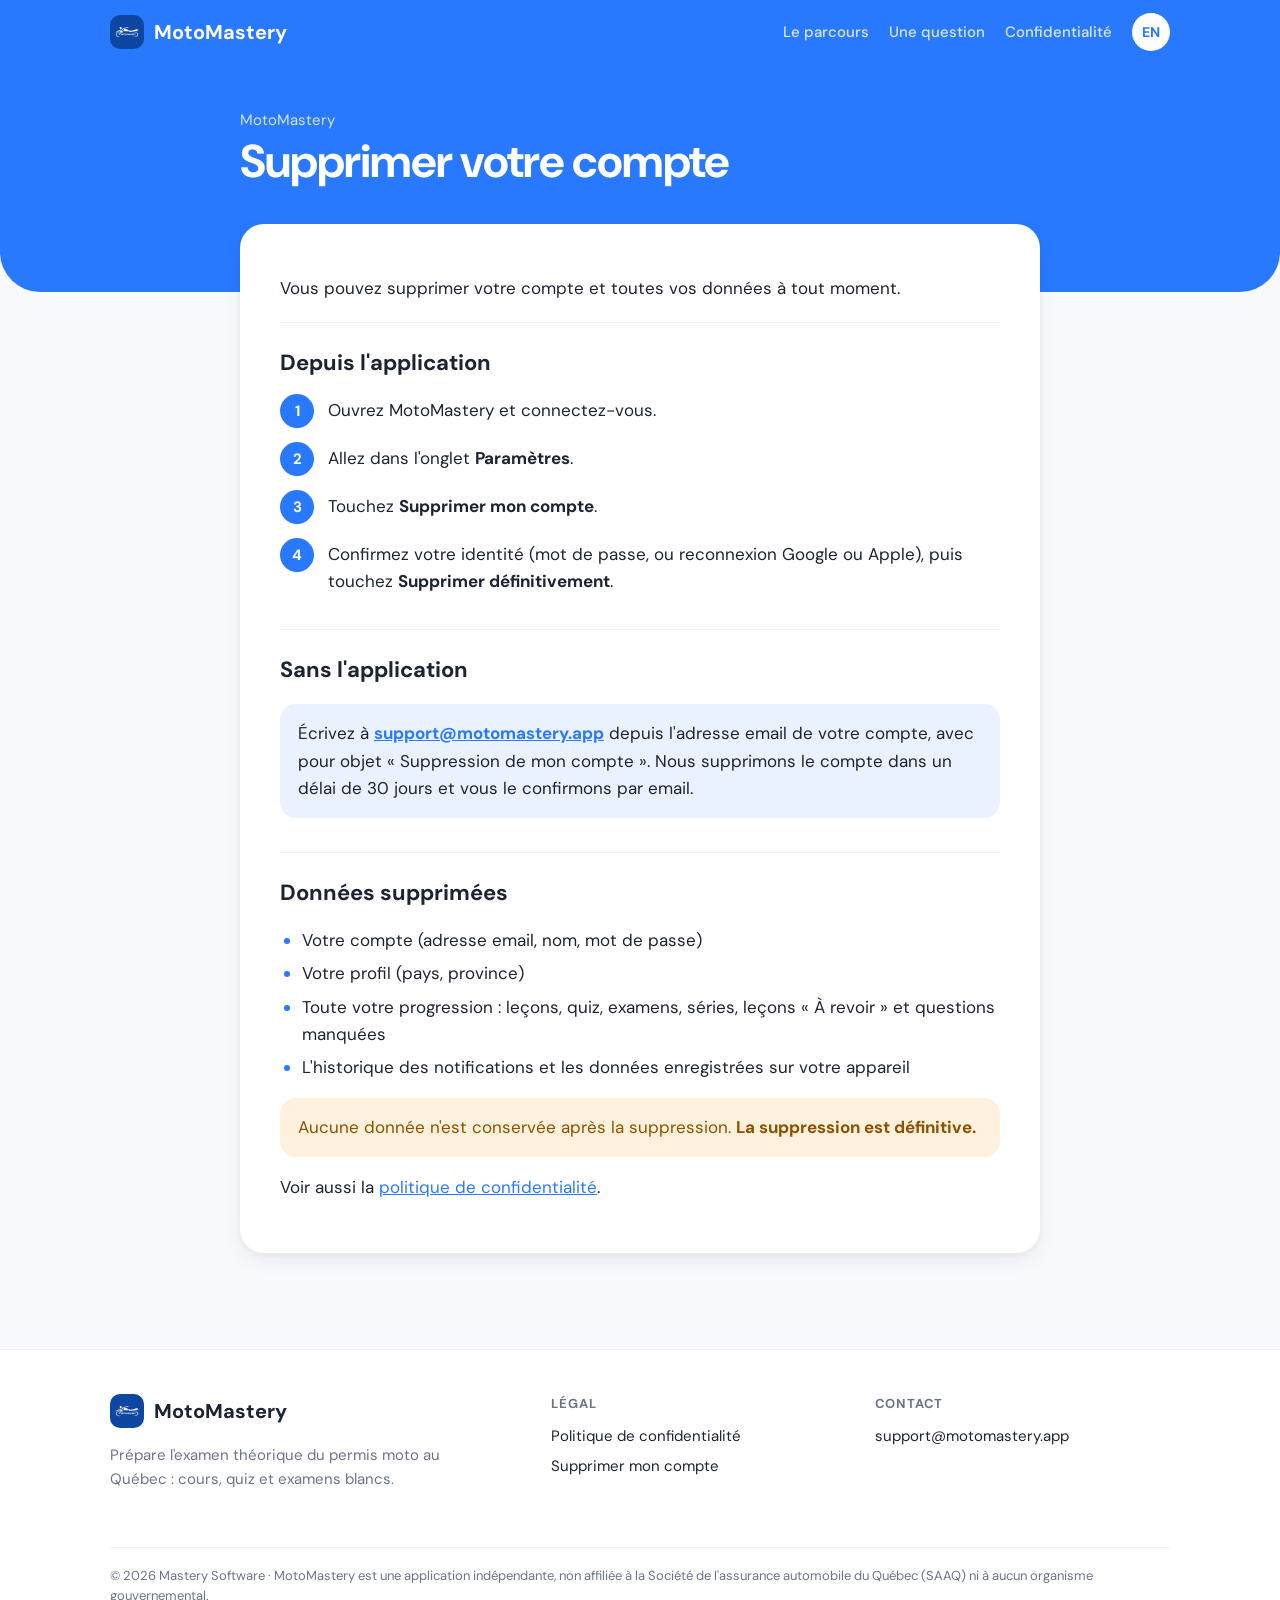
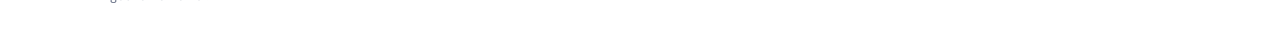
==== commit 9568ae67: "Site : build_pages.js génère le nouveau design Le script produit maintenant l'accueil « parcours en " ====
--- a/docs/delete-account/index.html
+++ b/docs/delete-account/index.html
@@ -26,7 +26,8 @@
   <div class="wrap">
     <a class="brand" href="../"><img src="../site/icon-192.png" alt="" width="34" height="34">MotoMastery</a>
     <nav class="links">
-      <a class="hide-sm" href="../#fonctionnalites">Fonctionnalités</a>
+      <a class="hide-sm" href="../#parcours">Le parcours</a>
+      <a class="hide-sm" href="../#essai">Une question</a>
       <a href="../privacy/">Confidentialité</a>
       <a class="lang" href="en/" hreflang="en">EN</a>
     </nav>
--- a/docs/site/style.css
+++ b/docs/site/style.css
@@ -67,28 +67,19 @@
 .hero .hello { margin:0 0 10px; font-size:18px; color:rgba(255,255,255,.8); }
 .hero h1 { font-weight:700; font-size:clamp(38px,5.6vw,64px); line-height:1.06; letter-spacing:-.02em; margin:0 0 20px; }
 .hero .lead { font-size:19px; color:rgba(255,255,255,.88); margin:0 0 30px; max-width:29em; }
-.store { background:#fff; color:var(--primary); padding:12px 26px 12px 20px; font-size:17px;
-  box-shadow:0 10px 24px -8px rgba(0,0,0,.35); }
-.store small { display:block; font-size:12px; font-weight:500; color:var(--muted); line-height:1.2; }
+/* Badges officiels des magasins, non modifiés */
+.stores .soon { display:inline-block; margin-bottom:12px; background:rgba(255,255,255,.18); border-radius:999px;
+  padding:4px 14px; font-size:14px; font-weight:700; }
+.stores .badges { display:flex; flex-wrap:wrap; gap:12px; align-items:center; }
+.stores .badges img { height:52px; width:auto; }
 .hero .note { margin:16px 0 0; font-size:14px; color:rgba(255,255,255,.75); }
 .visual { position:relative; justify-self:center; width:min(310px,76vw); }
 .visual .phone { border-radius:36px 36px 0 0; padding:10px 10px 0; background:#0f1a33; box-shadow:var(--shadow-lg); }
 .visual .phone img { border-radius:28px 28px 0 0; aspect-ratio:1/1.5; object-fit:cover; object-position:top; }
-.float { position:absolute; z-index:1; background:var(--surface); color:var(--text); border-radius:18px;
-  padding:14px 16px; box-shadow:var(--shadow-lg); width:220px; font-size:14px; }
-.float b { display:flex; align-items:center; gap:8px; font-size:16px; margin-bottom:8px; }
-.float b svg { color:var(--highlight); }
-.float small { display:flex; justify-content:space-between; color:var(--muted); margin-top:6px; }
-.float.streak { left:-130px; top:90px; }
-.float.ready { right:-70px; bottom:70px; width:190px; }
-@media (max-width:1000px) { .float.streak { left:-70px; } .float.ready { right:-30px; } }
 @media (max-width:820px) {
   .hero { border-radius:0 0 36px 36px; }
   .hero .wrap { grid-template-columns:1fr; padding-top:40px; gap:8px; }
   .hero .copy { padding-bottom:28px; }
-  .float { width:180px; padding:12px 14px; font-size:13px; }
-  .float.streak { left:-24px; top:40px; }
-  .float.ready { right:-20px; bottom:110px; width:160px; }
 }
 
 /* Chiffres clés : carte qui chevauche l'en-tête */
@@ -111,6 +102,7 @@
 
 /* Les trois étapes */
 .step { display:grid; grid-template-columns:1fr 280px; gap:56px; align-items:center; max-width:920px; margin:0 auto 56px; }
+.step:last-of-type { margin-bottom:0; }
 .step:nth-of-type(even) { grid-template-columns:280px 1fr; }
 .step:nth-of-type(even) figure { order:-1; }
 .step .card { padding:28px; }
@@ -125,9 +117,6 @@
 .row span { display:block; color:var(--muted); font-size:15px; line-height:1.45; }
 .step figure { margin:0; }
 .step figure img { border-radius:30px; border:8px solid #0f1a33; box-shadow:var(--shadow-lg); }
-.ready-card { max-width:520px; margin:0 auto; padding:22px 24px; }
-.ready-card div { display:flex; justify-content:space-between; font-weight:700; font-size:18px; margin-bottom:10px; }
-.ready-card div span { color:var(--highlight); }
 @media (max-width:820px) {
   .step, .step:nth-of-type(even) { grid-template-columns:1fr; gap:24px; margin-bottom:48px; }
   .step:nth-of-type(even) figure { order:0; }
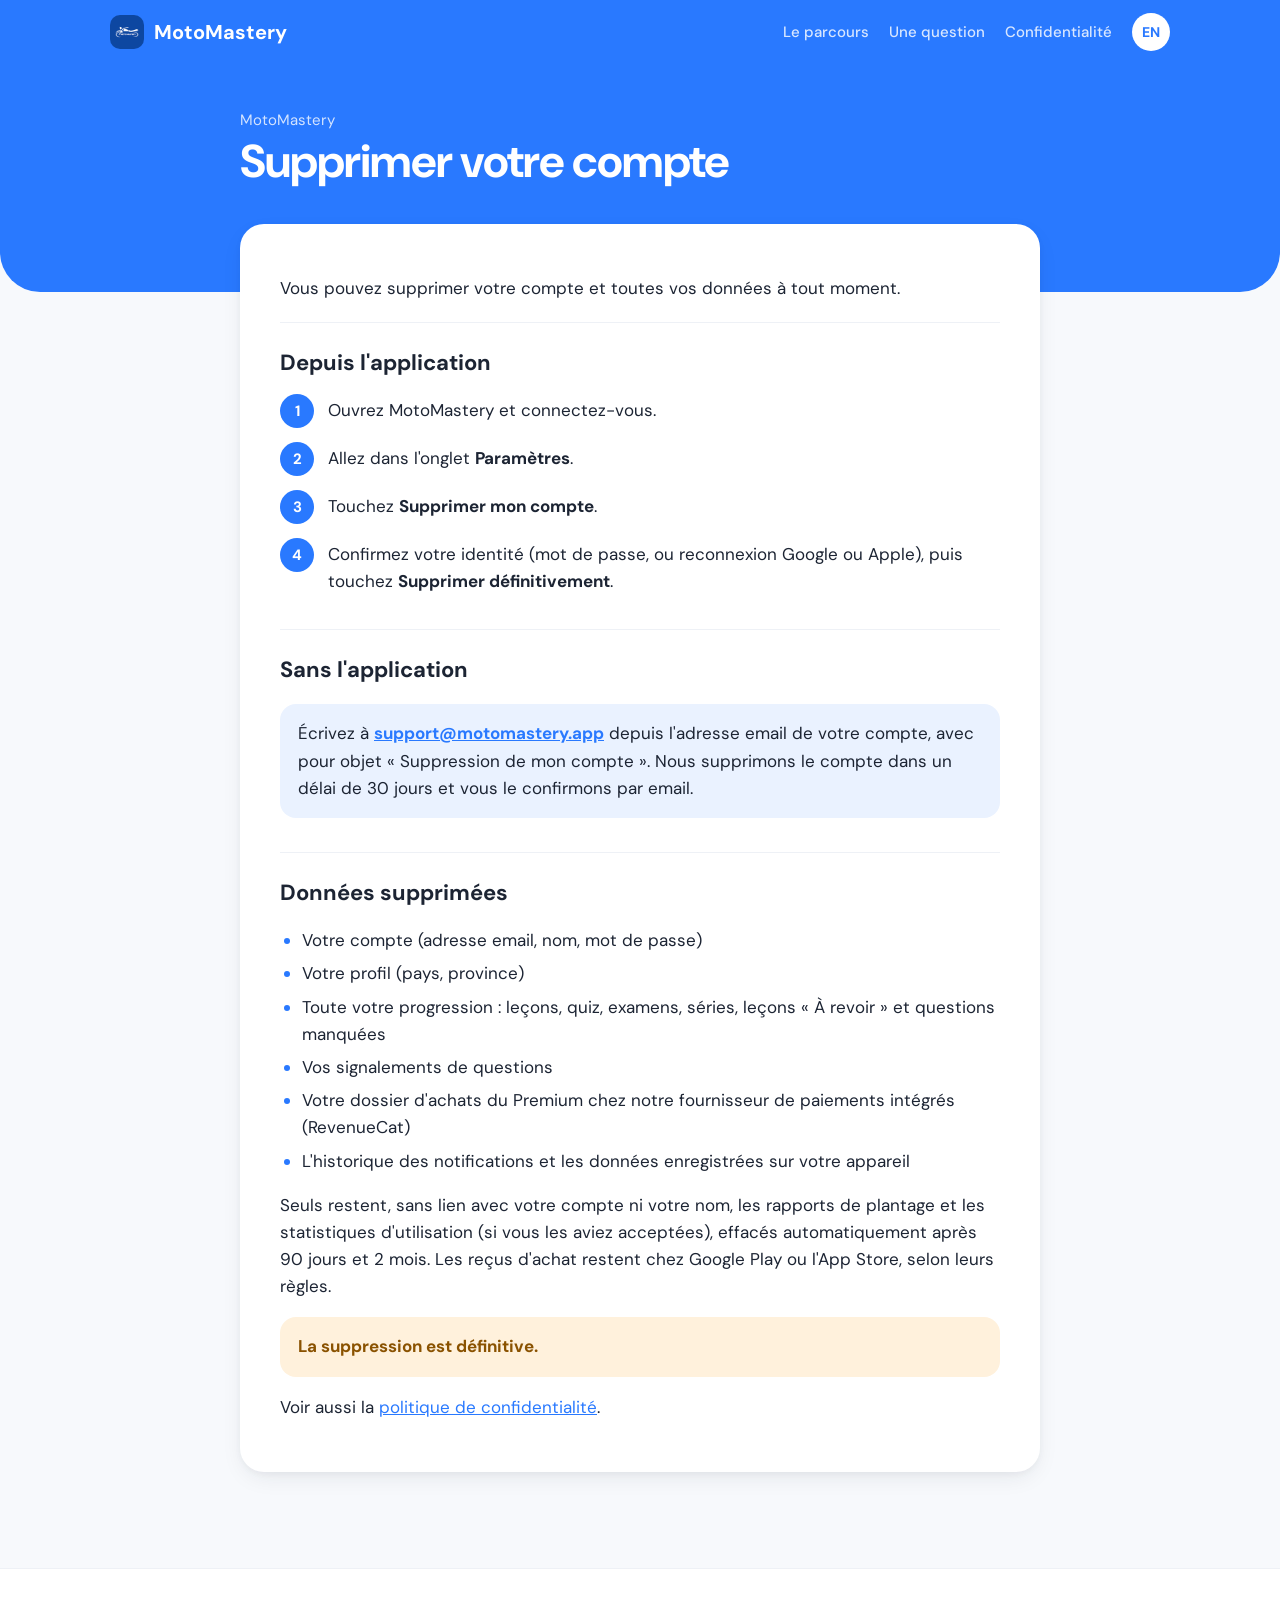
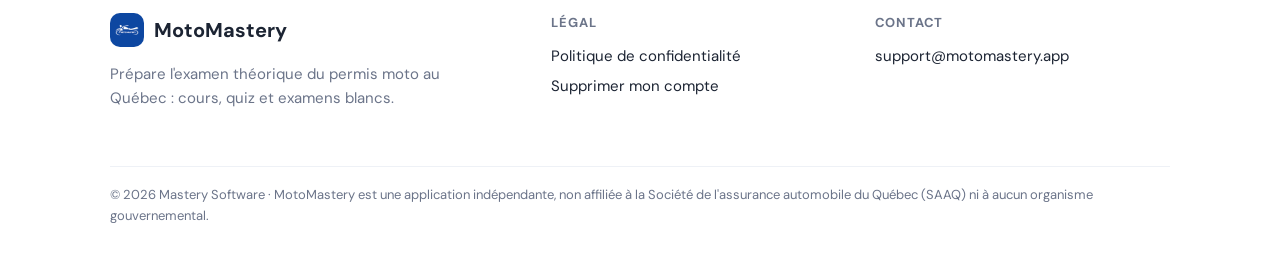
==== commit 2a847da9: "Confidentialité et suppression du compte : achats Premium (RevenueCat), signalements, durées restant" ====
--- a/docs/delete-account/index.html
+++ b/docs/delete-account/index.html
@@ -52,9 +52,12 @@
   <li>Votre compte (adresse email, nom, mot de passe)</li>
   <li>Votre profil (pays, province)</li>
   <li>Toute votre progression : leçons, quiz, examens, séries, leçons « À revoir » et questions manquées</li>
+  <li>Vos signalements de questions</li>
+  <li>Votre dossier d'achats du Premium chez notre fournisseur de paiements intégrés (RevenueCat)</li>
   <li>L'historique des notifications et les données enregistrées sur votre appareil</li>
 </ul>
-<p class="warn">Aucune donnée n'est conservée après la suppression. <strong>La suppression est définitive.</strong></p>
+<p>Seuls restent, sans lien avec votre compte ni votre nom, les rapports de plantage et les statistiques d'utilisation (si vous les aviez acceptées), effacés automatiquement après 90 jours et 2 mois. Les reçus d'achat restent chez Google Play ou l'App Store, selon leurs règles.</p>
+<p class="warn"><strong>La suppression est définitive.</strong></p>
 <p>Voir aussi la <a href="../privacy/">politique de confidentialité</a>.</p>
 
 </article></main>
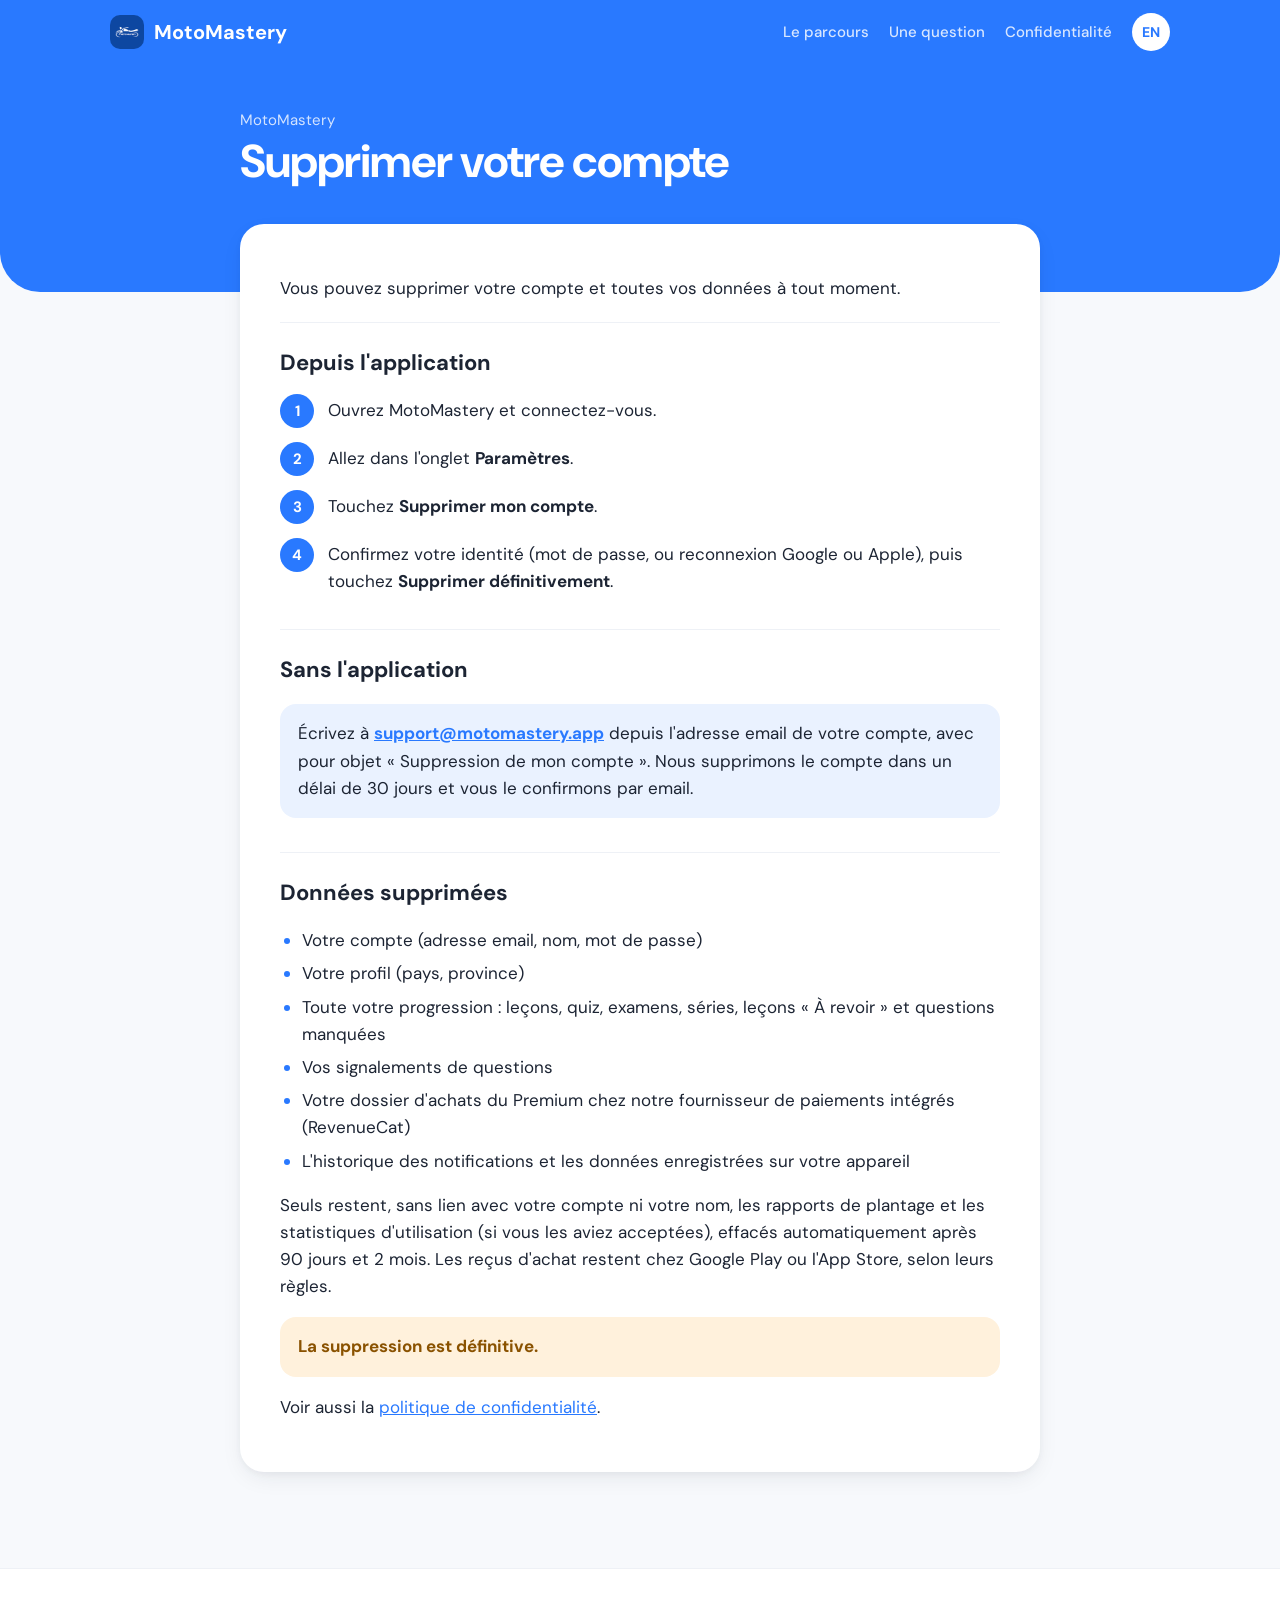
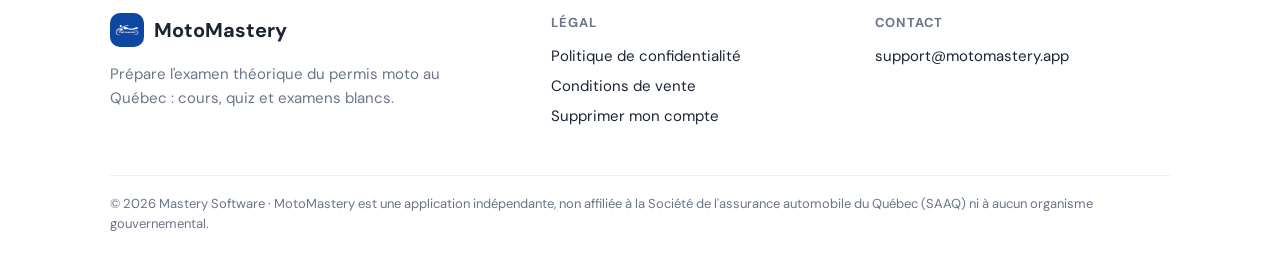
==== commit 6eb0ca1a: "Pages Conditions de vente (FR, EN) et lien dans le pied de page (#14) Co-Authored-By: Claude Opus 5." ====
--- a/docs/delete-account/index.html
+++ b/docs/delete-account/index.html
@@ -71,6 +71,7 @@
       <h4>Légal</h4>
       <ul>
         <li><a href="../privacy/">Politique de confidentialité</a></li>
+        <li><a href="../terms/">Conditions de vente</a></li>
         <li><a href="../delete-account/">Supprimer mon compte</a></li>
       </ul>
     </div>
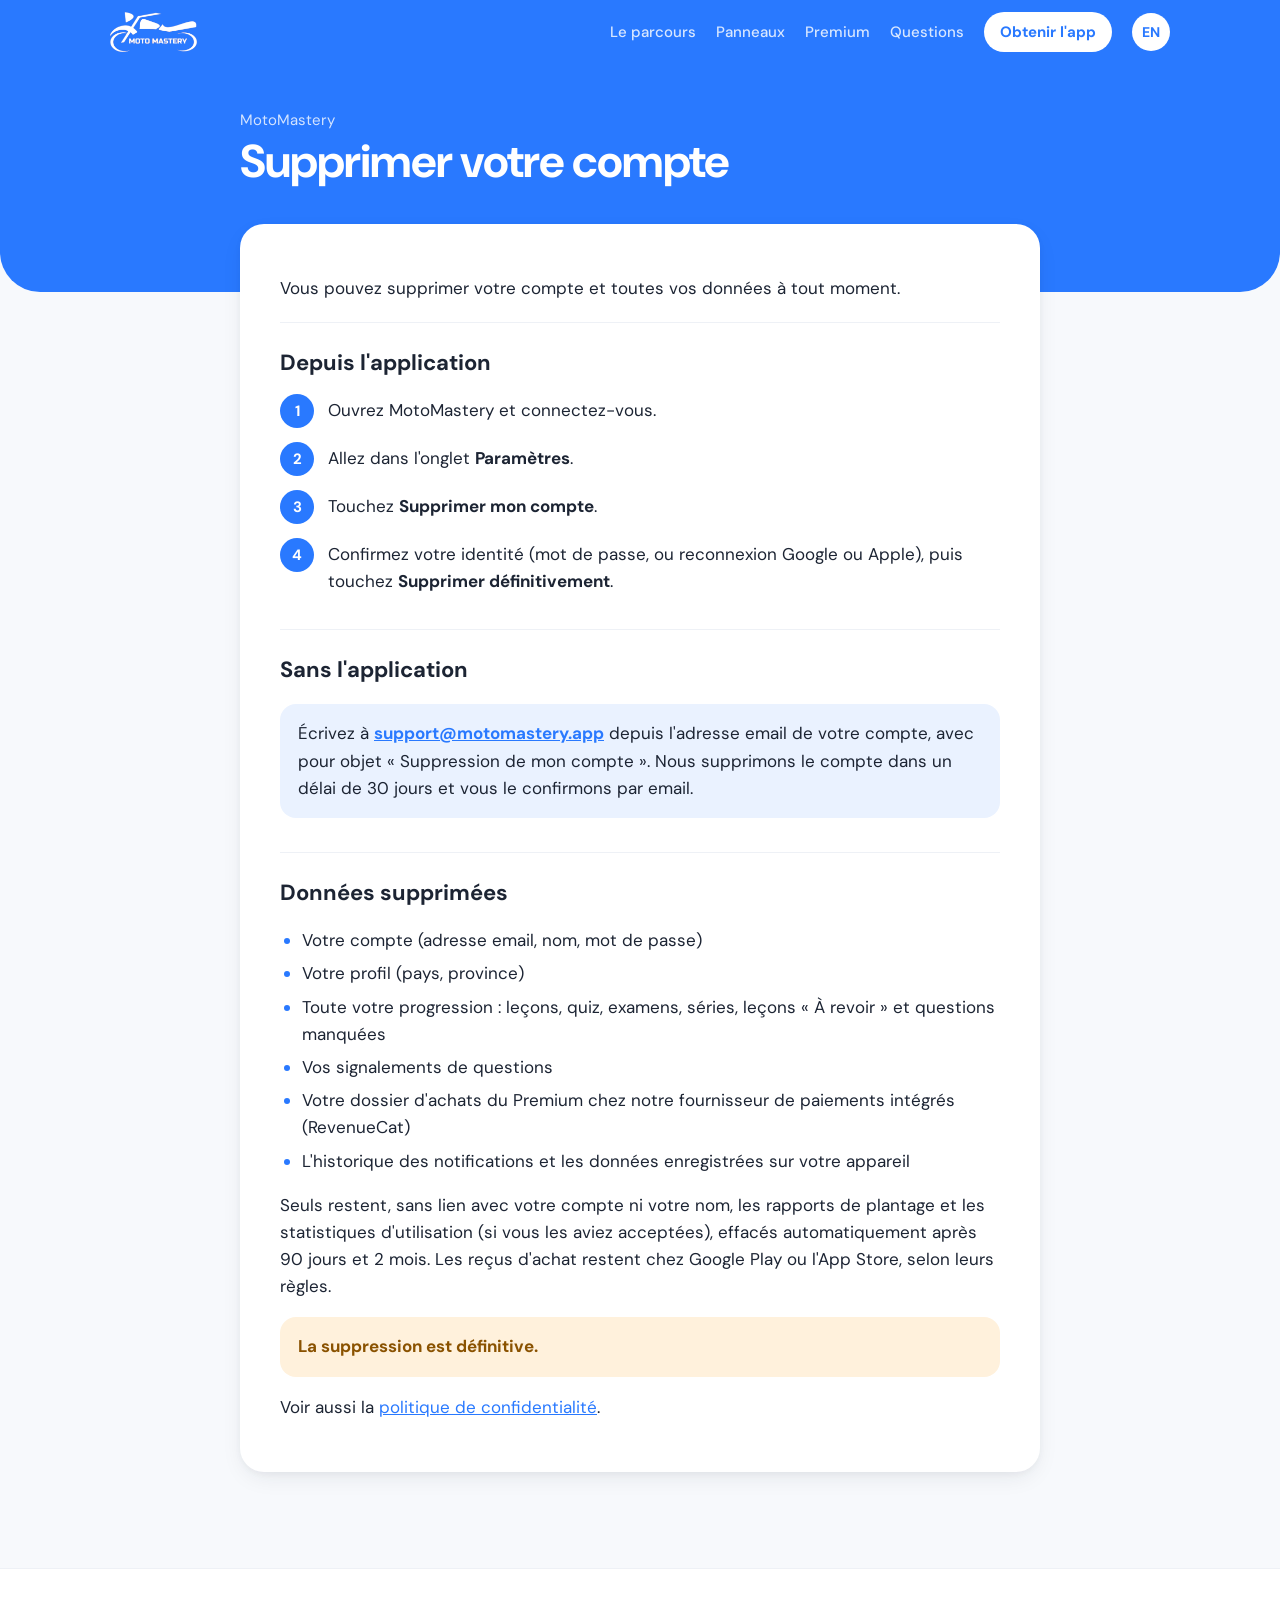
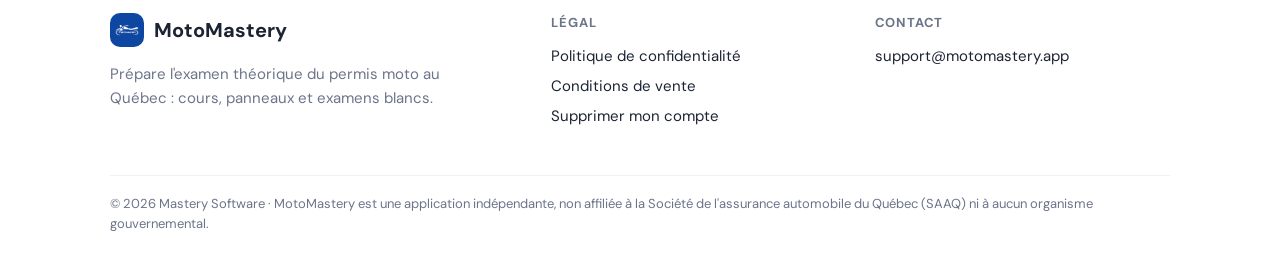
==== commit e2e384b0: "Refonte de l'accueil alignée sur la fiche Play Store : logo blanc, éventail de panneaux, promesses (" ====
--- a/docs/delete-account/index.html
+++ b/docs/delete-account/index.html
@@ -18,17 +18,19 @@
 <meta name="twitter:card" content="summary_large_image">
 <link rel="preconnect" href="https://fonts.googleapis.com">
 <link rel="preconnect" href="https://fonts.gstatic.com" crossorigin>
-<link href="https://fonts.googleapis.com/css2?family=DM+Sans:opsz,wght@9..40,400;9..40,500;9..40,700&display=swap" rel="stylesheet">
+<link href="https://fonts.googleapis.com/css2?family=DM+Sans:opsz,wght@9..40,400;9..40,500;9..40,700;9..40,800&display=swap" rel="stylesheet">
 <link rel="stylesheet" href="../site/style.css">
 </head>
 <body>
 <header class="nav">
   <div class="wrap">
-    <a class="brand" href="../"><img src="../site/icon-192.png" alt="" width="34" height="34">MotoMastery</a>
+    <a class="brand-logo" href="../"><img src="../site/logo-white.png" alt="MotoMastery" width="334" height="154"></a>
     <nav class="links">
       <a class="hide-sm" href="../#parcours">Le parcours</a>
-      <a class="hide-sm" href="../#essai">Une question</a>
-      <a href="../privacy/">Confidentialité</a>
+      <a class="hide-sm" href="../#panneaux">Panneaux</a>
+      <a class="hide-sm" href="../#premium">Premium</a>
+      <a class="hide-sm" href="../#faq">Questions</a>
+      <a class="cta" href="../#telecharger">Obtenir l'app</a>
       <a class="lang" href="en/" hreflang="en">EN</a>
     </nav>
   </div>
@@ -65,7 +67,7 @@
   <div class="wrap">
     <div>
       <a class="brand" href="../"><img src="../site/icon-192.png" alt="" width="34" height="34">MotoMastery</a>
-      <p class="about">Prépare l'examen théorique du permis moto au Québec : cours, quiz et examens blancs.</p>
+      <p class="about">Prépare l'examen théorique du permis moto au Québec : cours, panneaux et examens blancs.</p>
     </div>
     <div>
       <h4>Légal</h4>
--- a/docs/site/style.css
+++ b/docs/site/style.css
@@ -195,3 +195,110 @@
 footer.site .about { color:var(--muted); font-size:15px; max-width:26em; }
 footer.site .legal { grid-column:1/-1; border-top:1px solid var(--divider); padding-top:18px; font-size:13px; color:var(--muted); }
 @media (max-width:700px) { footer.site .wrap { grid-template-columns:1fr; } }
+
+/* ---------------------------------------------------------------
+   Refonte 2026-11 : logo blanc, éventail de panneaux, promesses,
+   section panneaux, gratuit / Premium, questions, appel final
+   --------------------------------------------------------------- */
+.brand-logo { display:flex; align-items:center; text-decoration:none; }
+.brand-logo img { height:40px; width:auto; }
+.links .cta { background:#fff; color:var(--primary); padding:8px 16px; border-radius:999px; font-weight:700; }
+.links .cta:hover { color:var(--primary); background:#eaf2ff; }
+@media (max-width:640px) { .links .cta { padding:6px 12px; font-size:14px; } }
+
+/* Accueil : barre transparente, le grand logo occupe sa gauche ;
+   le petit logo apparaît une fois le grand logo passé (site/quiz.js) */
+.nav.home { position:fixed; left:0; right:0; background:transparent; transition:background .25s, box-shadow .25s; }
+.nav.home .brand-logo { opacity:0; transition:opacity .25s; }
+.nav.home.scrolled { background:var(--primary); box-shadow:0 6px 18px -10px rgba(8,24,70,.6); }
+.nav.home.scrolled .brand-logo { opacity:1; }
+
+.hero { overflow:visible; }
+.hero .wrap { align-items:stretch; padding-top:24px; }
+.hero .copy { padding-bottom:96px; }
+.hero .logo { width:150px; max-width:50%; margin:0 0 20px; }
+.hero .hello { font-size:14px; font-weight:700; letter-spacing:.08em; text-transform:uppercase; color:rgba(255,255,255,.78); }
+.promises { list-style:none; display:flex; flex-wrap:wrap; gap:10px; margin:0 0 28px; padding:0; font-size:15px; }
+.promises li { display:flex; align-items:center; gap:8px; background:rgba(255,255,255,.16); border:1px solid rgba(255,255,255,.28);
+  border-radius:999px; padding:7px 14px 7px 8px; font-weight:700; }
+.promises li::before { content:""; width:22px; height:22px; border-radius:50%; background:#1f9d55
+  url("data:image/svg+xml,%3Csvg xmlns='http://www.w3.org/2000/svg' viewBox='0 0 16 16'%3E%3Cpath d='M4 8.5l2.5 2.5L12 5.5' fill='none' stroke='white' stroke-width='2' stroke-linecap='round' stroke-linejoin='round'/%3E%3C/svg%3E") center/14px no-repeat; }
+.promises li.gold { background:#ffb648; border-color:#ffb648; color:#3a2600; }
+.promises li.gold::before { background-color:#3a2600; }
+.soon-line { margin:10px 0 0; font-size:14px; color:rgba(255,255,255,.8); }
+
+/* À droite : éventail de panneaux à la hauteur du titre, téléphone entier
+   qui déborde sous le bandeau, à côté de la carte des chiffres */
+.visual { width:min(300px,72vw); display:flex; flex-direction:column; gap:20px; margin-bottom:-190px; position:relative; z-index:3; }
+.visual .signs { position:relative; width:300px; max-width:100%; height:150px; margin:66px auto 0; flex:none; }
+.visual .sign { position:absolute; top:22px; width:118px; aspect-ratio:1; background:#fff; border-radius:18%; display:grid; place-items:center;
+  box-shadow:0 18px 34px -12px rgba(8,24,70,.6); }
+.visual .sign img { width:78%; height:78%; object-fit:contain; }
+.visual .s1 { left:0; transform:rotate(-11deg); }
+.visual .s3 { right:0; transform:rotate(11deg); }
+.visual .s2 { left:50%; top:0; width:132px; margin-left:-66px; z-index:2; box-shadow:0 22px 40px -12px rgba(8,24,70,.7); }
+.visual .phone { width:236px; margin:0 auto; border-radius:36px; padding:9px; }
+.visual .phone img { border-radius:28px; aspect-ratio:540/1054; object-fit:cover; }
+@media (max-width:820px) {
+  .hero .copy { padding-bottom:28px; }
+  .visual { margin-bottom:-60px; }
+  .visual .signs { margin-top:0; width:250px; height:140px; }
+  .visual .sign { width:96px; }
+  .visual .s2 { width:108px; margin-left:-54px; }
+}
+.head.first { padding-top:44px; }
+@media (max-width:820px) { .head.first { padding-top:72px; } }
+
+/* Pensée pour la moto */
+.moto { display:grid; grid-template-columns:repeat(3,1fr); gap:20px; max-width:1000px; margin:0 auto; }
+.moto .card { padding:22px; display:flex; gap:14px; align-items:flex-start; }
+.moto strong { display:block; font-size:17px; }
+.moto span.t { display:block; color:var(--muted); font-size:15px; line-height:1.45; }
+@media (max-width:820px) { .moto { grid-template-columns:1fr; } }
+
+/* Panneaux : une carte et deux téléphones */
+.signs-grid { display:grid; grid-template-columns:1fr 220px 220px; gap:32px; align-items:center; max-width:1000px; margin:0 auto; }
+.signs-grid .card { padding:28px; }
+.signs-grid h3 { font-size:clamp(24px,3vw,30px); line-height:1.15; margin:0 0 8px; }
+.signs-grid .card > p { margin:0 0 10px; color:var(--muted); }
+.signs-grid figure { margin:0; }
+.signs-grid figure img { border-radius:26px; border:7px solid #0f1a33; box-shadow:var(--shadow-lg); }
+.signs-grid figure.low { margin-top:70px; }
+@media (max-width:900px) { .signs-grid { grid-template-columns:1fr 1fr; } .signs-grid .card { grid-column:1/-1; } .signs-grid figure.low { margin-top:40px; } }
+
+/* Gratuit / Premium */
+.plans { display:grid; grid-template-columns:1fr 1fr; gap:24px; max-width:920px; margin:0 auto; }
+.plan { padding:28px; }
+.plan h3 { font-size:26px; margin:6px 0 4px; }
+.plan .sub { color:var(--muted); margin:0 0 14px; }
+.plan ul { list-style:none; padding:0; margin:0; display:grid; gap:10px; }
+.plan li { display:flex; gap:10px; align-items:flex-start; line-height:1.45; }
+.plan li::before { content:""; flex:0 0 20px; height:20px; margin-top:3px; border-radius:50%; background:var(--success-container);
+  box-shadow:inset 0 0 0 6px var(--success-container), inset 0 0 0 20px var(--success); }
+.plan.premium { background:linear-gradient(160deg, var(--warning-container), var(--surface) 55%); border:2px solid #ffb648; }
+.plan.premium li::before { background:#ffb648; box-shadow:inset 0 0 0 6px var(--warning-container), inset 0 0 0 20px #e08a00; }
+.plan .tag { display:inline-block; font-size:13px; font-weight:800; letter-spacing:.04em; text-transform:uppercase; border-radius:999px; padding:3px 12px;
+  background:var(--success-container); color:var(--on-success-container); }
+.plan.premium .tag { background:#ffb648; color:#3a2600; }
+@media (max-width:760px) { .plans { grid-template-columns:1fr; } }
+
+/* Questions fréquentes */
+.faq { max-width:760px; margin:0 auto; display:grid; gap:12px; }
+.faq details { background:var(--surface); border-radius:18px; box-shadow:var(--shadow); padding:4px 22px; }
+.faq summary { cursor:pointer; list-style:none; font-weight:700; font-size:17px; padding:16px 28px 16px 0; position:relative; }
+.faq summary::-webkit-details-marker { display:none; }
+.faq summary::after { content:"+"; position:absolute; right:0; top:12px; font-size:24px; color:var(--primary); font-weight:500; }
+.faq details[open] summary::after { content:"–"; }
+.faq summary:focus-visible { outline:3px solid var(--primary); outline-offset:4px; border-radius:8px; }
+.faq details p { margin:0 0 18px; color:var(--muted); }
+
+/* Appel final */
+.final { margin-top:96px; }
+.final .wrap { background:var(--primary); color:#fff; border-radius:32px; text-align:center; padding-top:52px; padding-bottom:52px; max-width:1060px; }
+.final-logo { width:140px; margin:0 auto 14px; }
+.final h2 { font-size:clamp(28px,4vw,40px); margin:0 0 8px; letter-spacing:-.02em; }
+.final p { margin:0 0 24px; color:rgba(255,255,255,.88); }
+.final .badges { display:flex; justify-content:center; flex-wrap:wrap; gap:12px; }
+.final .badges img { height:52px; width:auto; }
+.final .soon-line { margin-top:12px; }
+.final + footer.site { margin-top:64px; }
